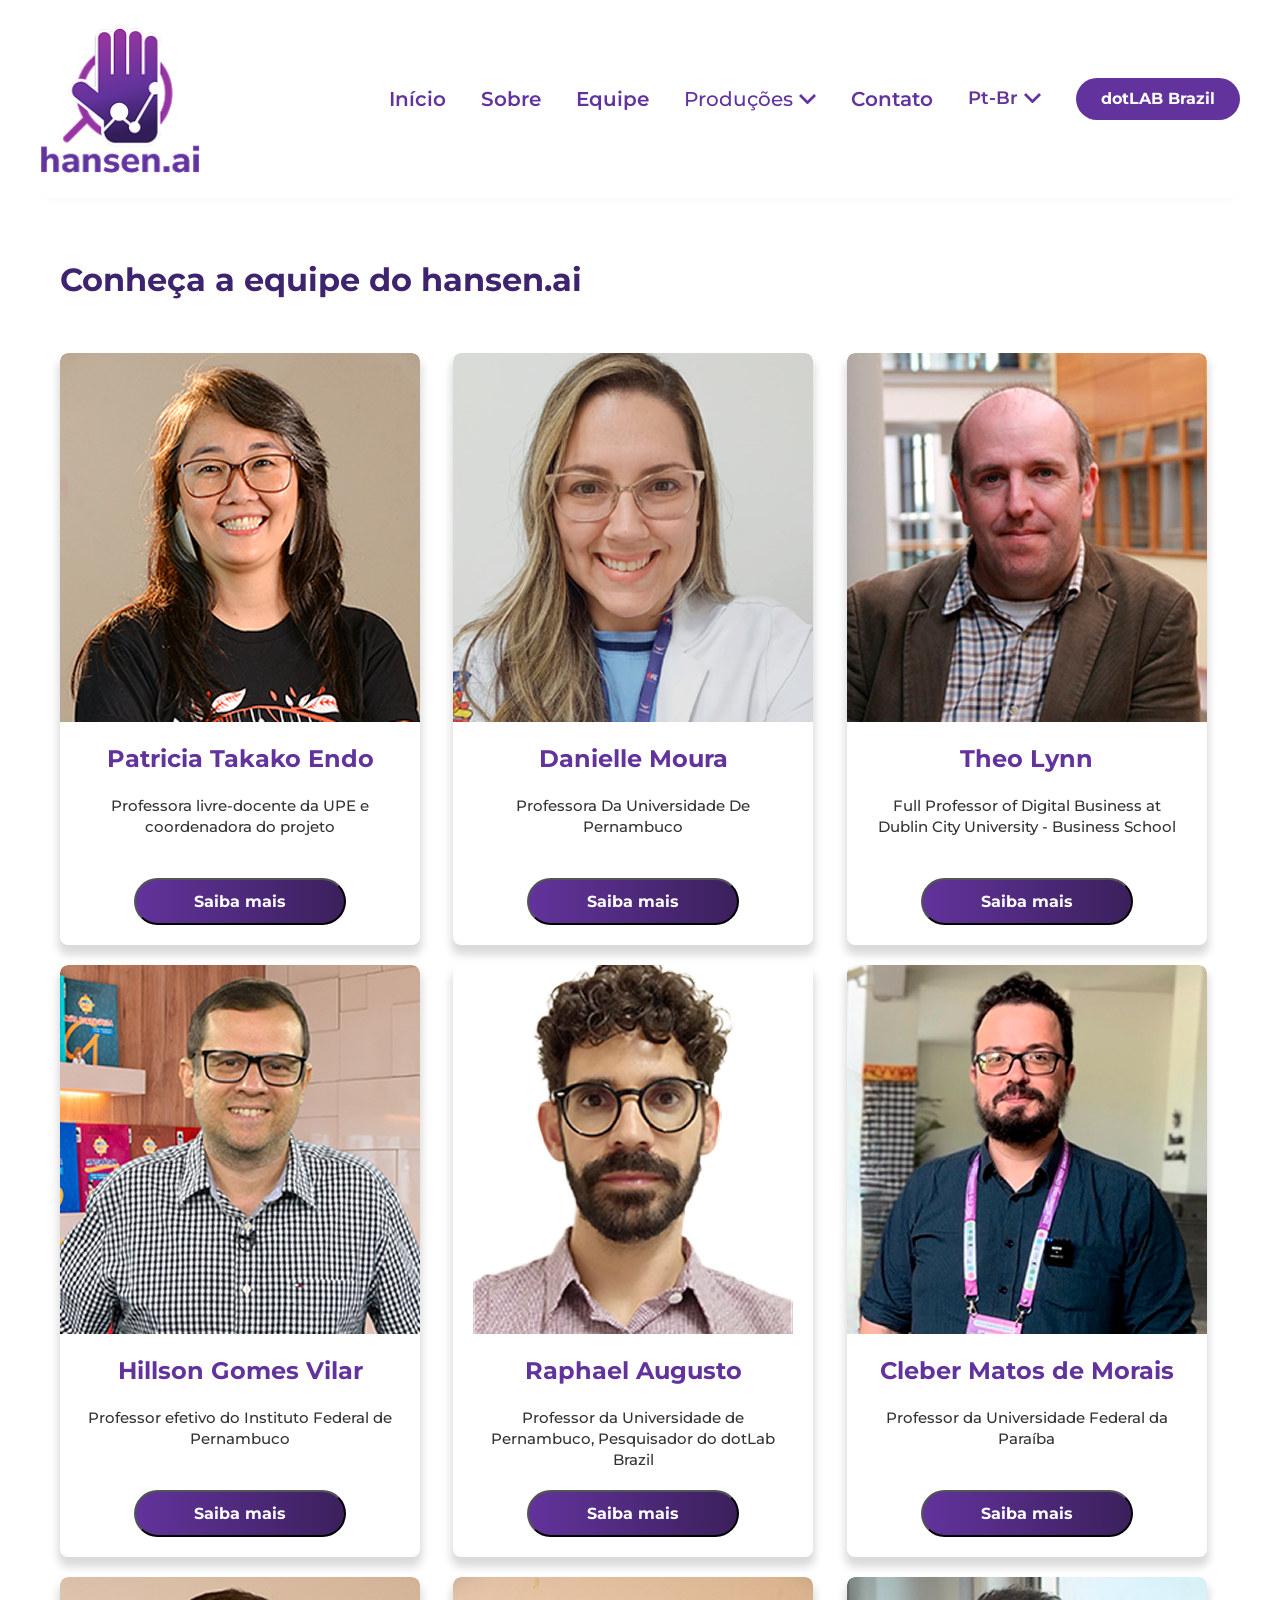
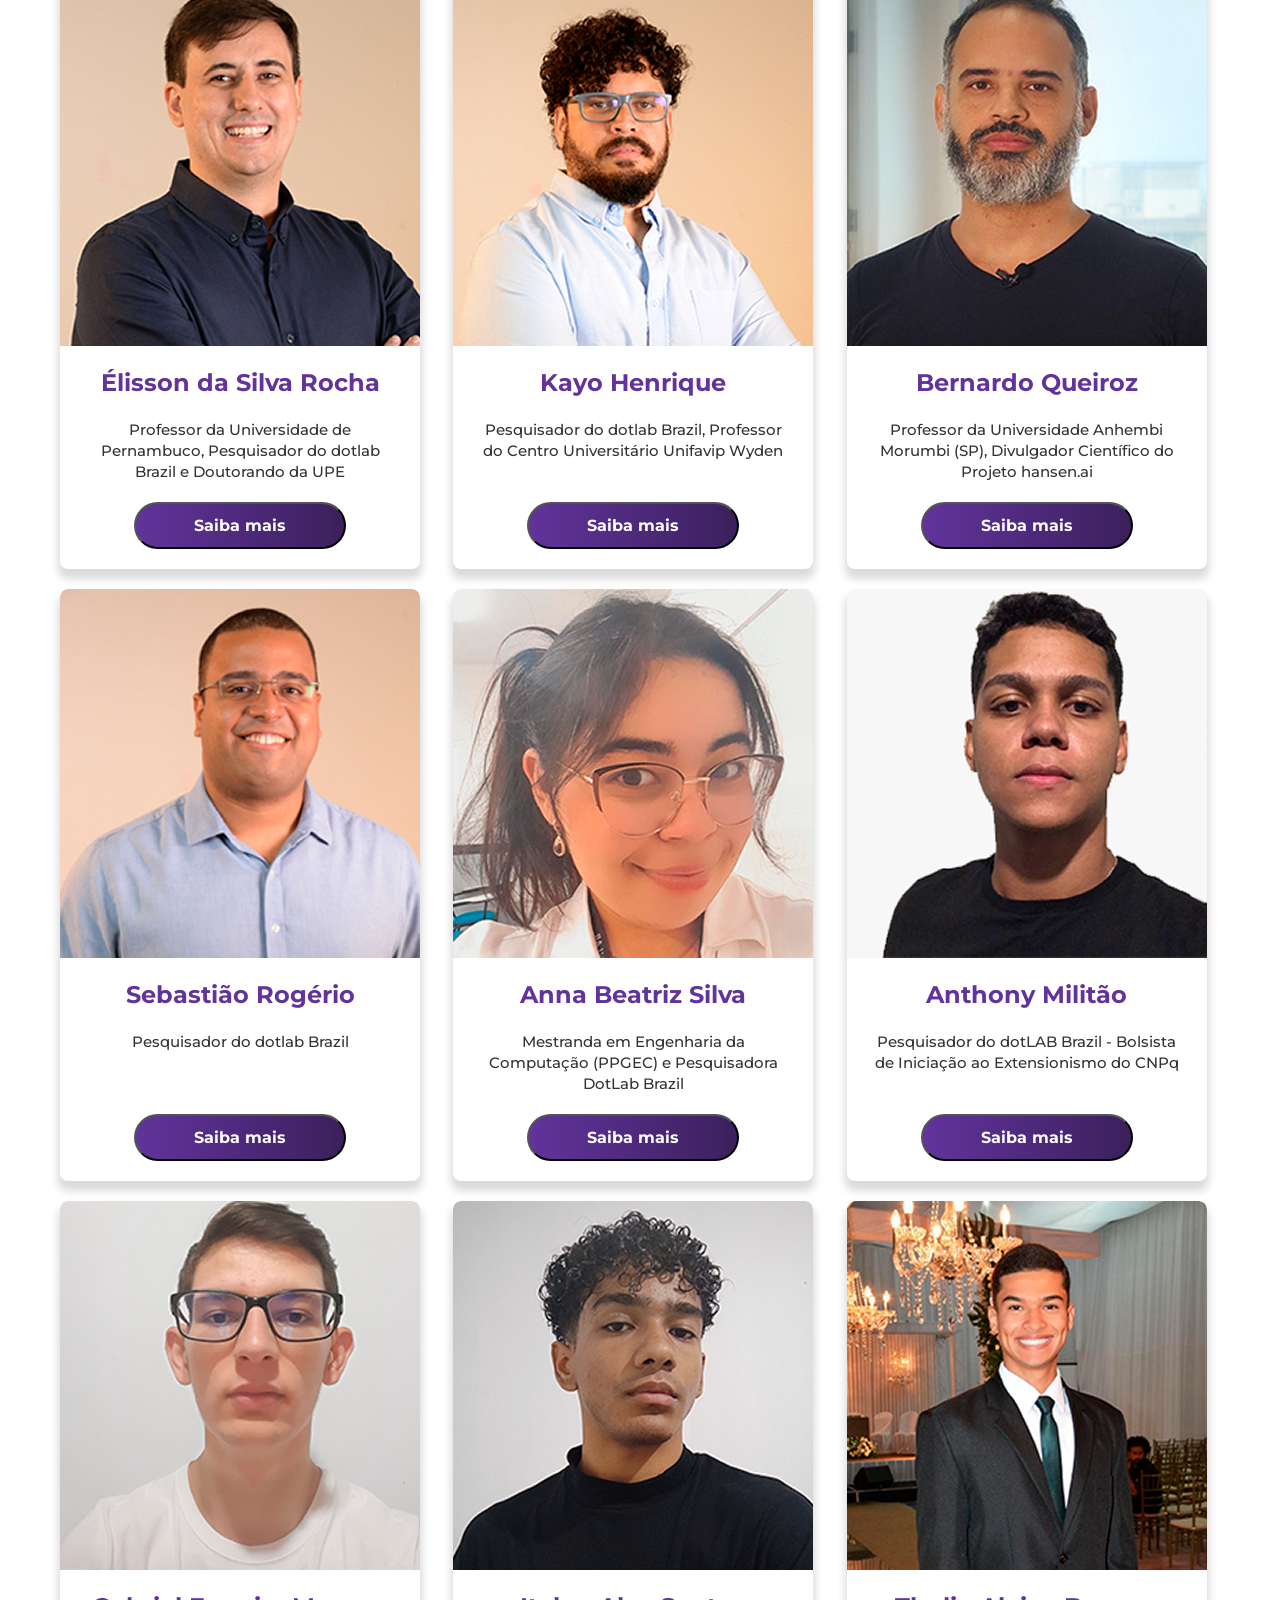
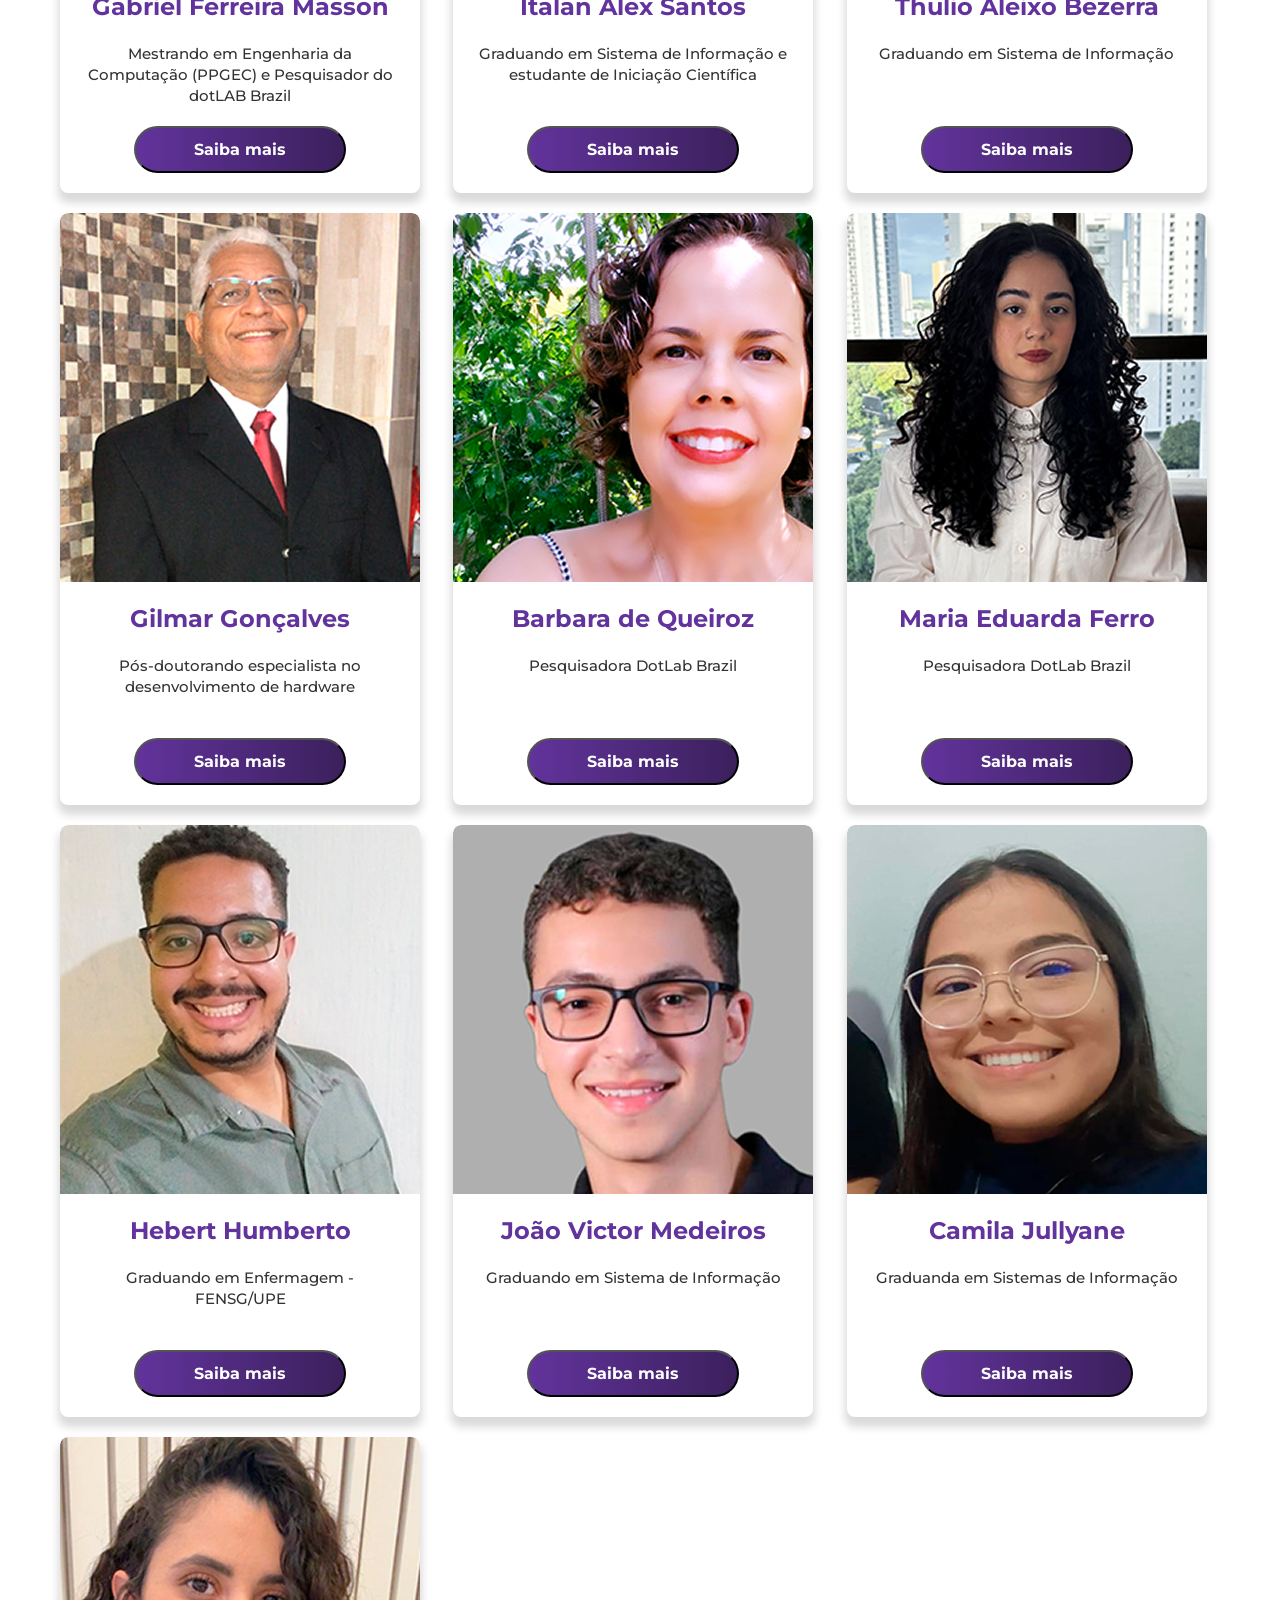
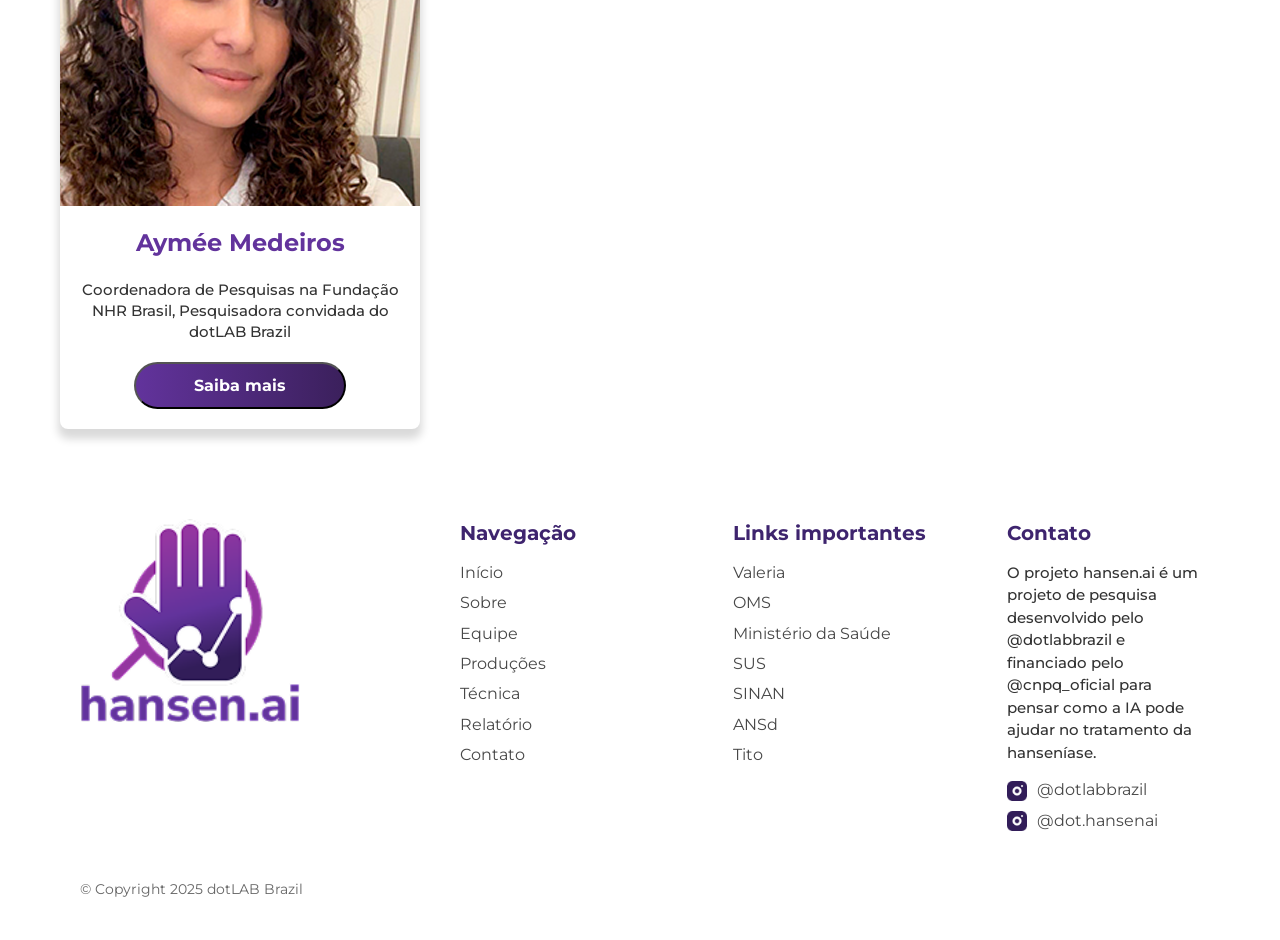
==== pages/equipe.html @ 5487b02f "pagina de equipe completa (sem resp)" ====
<!doctype html>
<html lang="pt-br">
  <head>
    <meta charset="UTF-8" />
    <meta name="viewport" content="width=device-width, initial-scale=1.0" />
    <title>hansen.ai</title>
    <link rel="shortcut icon" type="image/x-icon" href="../img/logo.png" />

    <link rel="stylesheet" href="../styles/global.css" />
    <link rel="stylesheet" href="../styles/equipe.css" />
  </head>

  <body>
    <!--========== HEADER ==========-->
    <header class="container navegacao">
      <img src="../img/logo.png" alt="Logo hansen.ai" class="logo" />

      <button class="menu-button" aria-label="Menu" aria-expanded="false">
        <span></span>
      </button>

      <nav>
        <ul class="navbar">
          <li><a href="../index.html" data-i18n="menu_home">Início</a></li>
          <li><a href="./sobre.html" data-i18n="menu_about">Sobre</a></li>
          <li><a href="./equipe.html" data-i18n="menu_team">Equipe</a></li>

          <li class="produc-dropdown">
            <div class="selected-produc" id="selectedProductions">
              <p data-i18n="menu_projects">Produções</p>
              <span class="arrow-produ"
                ><img src="../img/icon/idioma.png"
              /></span>
            </div>

            <ul class="produc-options" id="producOptions">
              <li data-value="cientifica" data-i18n="menu_ciencia">
                Científicas
              </li>
              <li data-value="tecnica" data-i18n="menu_tecnica">Técnicas</li>
              <li data-value="relatorio" data-i18n="menu_relatrorio">
                Relatórios
              </li>
            </ul>
          </li>

          <li>
            <a href="../index.html #contato" data-i18n="menu_contact"
              >Contato</a
            >
          </li>

          <li class="language-dropdown">
            <div class="selected-language" id="selectedLanguage">
              Pt-Br
              <span class="arrow"><img src="../img/icon/idioma.png" /></span>
            </div>

            <ul class="language-options" id="languageOptions">
              <li data-value="pt">Pt-Br</li>
              <li data-value="en">English</li>
            </ul>
          </li>

          <li class="link">
            <a href="https://dotlabbrazil.com.br/">dotLAB Brazil</a>
          </li>
        </ul>
      </nav>
    </header>

    <!--========== main ==========-->
    <main class="equipe container">
      <div class="hansen">
        <h1 data-i18n="equipe_titele">Conheça a equipe do hansen.ai</h1>

        <ul class="equipe-hansen">
          <li>
            <img src="../img/equipe/patricia.png" alt="" />
            <h2>Patricia Takako Endo</h2>
            <p data-i18n="equi_descri_1">Professora livre-docente da UPE e coordenadora do projeto</p>

            <div class="equipe-button">
              <a href="">
                <button data-i18n="etapas_button">Saiba mais</button>
              </a>
            </div>
          </li>

          <li>
            <img src="../img/equipe/danielle.png" alt="" />
            <h2>Danielle Moura</h2>
            <p data-i18n="equi_descri_2">Professora Da Universidade De Pernambuco</p>

            <div class="equipe-button">
              <a href="">
                <button data-i18n="etapas_button">Saiba mais</button>
              </a>
            </div>
          </li>

          <li>
            <img src="../img/equipe/theo.png" alt="" />
            <h2>Theo Lynn</h2>
            <p data-i18n="equi_descri_3">
              Full Professor of Digital Business at Dublin City University -
              Business School
            </p>

            <div class="equipe-button">
              <a href="">
                <button data-i18n="etapas_button">Saiba mais</button>
              </a>
            </div>
          </li>

          <li>
            <img src="../img/equipe/hilson.png" alt="" />
            <h2>Hillson Gomes Vilar</h2>
            <p data-i18n="equi_descri_4">Professor efetivo do Instituto Federal de Pernambuco</p>

            <div class="equipe-button">
              <a href="">
                <button data-i18n="etapas_button">Saiba mais</button>
              </a>
            </div>
          </li>

          <li>
            <img src="../img/equipe/raphael.png" alt="" />
            <h2>Raphael Augusto</h2>
            <p data-i18n="equi_descri_5">
              Professor da Universidade de Pernambuco, Pesquisador do dotLab
              Brazil
            </p>

            <div class="equipe-button">
              <a href="">
                <button data-i18n="etapas_button">Saiba mais</button>
              </a>
            </div>
          </li>

          <li>
            <img src="../img/equipe/cleber.png" alt="" />
            <h2>Cleber Matos de Morais</h2>
            <p data-i18n="equi_descri_6">Professor da Universidade Federal da Paraíba</p>

            <div class="equipe-button">
              <a href="">
                <button data-i18n="etapas_button">Saiba mais</button>
              </a>
            </div>
          </li>

          <li>
            <img src="../img/equipe/elisson.png" alt="" />
            <h2>Élisson da Silva Rocha</h2>
            <p data-i18n="equi_descri_7">
              Professor da Universidade de Pernambuco, Pesquisador do dotlab
              Brazil e Doutorando da UPE
            </p>

            <div class="equipe-button">
              <a href="">
                <button data-i18n="etapas_button">Saiba mais</button>
              </a>
            </div>
          </li>

          <li>
            <img src="../img/equipe/kayo.png" alt="" />
            <h2>Kayo Henrique</h2>
            <p data-i18n="equi_descri_8">
              Pesquisador do dotlab Brazil, Professor do Centro Universitário
              Unifavip Wyden
            </p>

            <div class="equipe-button">
              <a href="">
                <button data-i18n="etapas_button">Saiba mais</button>
              </a>
            </div>
          </li>

          <li>
            <img src="../img/equipe/bernardo.png" alt="" />
            <h2>Bernardo Queiroz</h2>
            <p data-i18n="equi_descri_9">
              Professor da Universidade Anhembi Morumbi (SP), Divulgador
              Científico do Projeto hansen.ai
            </p>

            <div class="equipe-button">
              <a href="">
                <button data-i18n="etapas_button">Saiba mais</button>
              </a>
            </div>
          </li>

          <li>
            <img src="../img/equipe/sebastiao.png" alt="" />
            <h2>Sebastião Rogério</h2>
            <p data-i18n="equi_descri_10">Pesquisador do dotlab Brazil</p>

            <div class="equipe-button">
              <a href="">
                <button data-i18n="etapas_button">Saiba mais</button>
              </a>
            </div>
          </li>

          <li>
            <img src="../img/equipe/anna.png" alt="" />
            <h2>Anna Beatriz Silva</h2>
            <p data-i18n="equi_descri_11">
              Mestranda em Engenharia da Computação (PPGEC) e Pesquisadora
              DotLab Brazil
            </p>

            <div class="equipe-button">
              <a href="">
                <button data-i18n="etapas_button">Saiba mais</button>
              </a>
            </div>
          </li>

          <li>
            <img src="../img/equipe/anthony.png" alt="" />
            <h2>Anthony Militão</h2>
            <p data-i18n="equi_descri_12">
              Pesquisador do dotLAB Brazil - Bolsista de Iniciação ao
              Extensionismo do CNPq
            </p>

            <div class="equipe-button">
              <a href="">
                <button data-i18n="etapas_button">Saiba mais</button>
              </a>
            </div>
          </li>

          <li>
            <img src="../img/equipe/gabriel.png" alt="" />
            <h2>Gabriel Ferreira Masson</h2>
            <p data-i18n="equi_descri_13">
              Mestrando em Engenharia da Computação (PPGEC) e Pesquisador do
              dotLAB Brazil
            </p>

            <div class="equipe-button">
              <a href="">
                <button data-i18n="etapas_button">Saiba mais</button>
              </a>
            </div>
          </li>

          <li>
            <img src="../img/equipe/italan.png" alt="" />
            <h2>Italan Alex Santos</h2>
            <p data-i18n="equi_descri_14">
              Graduando em Sistema de Informação e estudante de Iniciação
              Científica
            </p>

            <div class="equipe-button">
              <a href="">
                <button data-i18n="etapas_button">Saiba mais</button>
              </a>
            </div>
          </li>

          <li>
            <img src="../img/equipe/thulio.png" alt="" />
            <h2>Thulio Aleixo Bezerra</h2>
            <p data-i18n="equi_descri_15">Graduando em Sistema de Informação</p>

            <div class="equipe-button">
              <a href="">
                <button data-i18n="etapas_button">Saiba mais</button>
              </a>
            </div>
          </li>

          <li>
            <img src="../img/equipe/gilmar.png" alt="" />
            <h2>Gilmar Gonçalves</h2>
            <p data-i18n="equi_descri_16">Pós-doutorando especialista no desenvolvimento de hardware</p>

            <div class="equipe-button">
              <a href="">
                <button data-i18n="etapas_button">Saiba mais</button>
              </a>
            </div>
          </li>

          <li>
            <img src="../img/equipe/barbara.png" alt="" />
            <h2>Barbara de Queiroz</h2>
            <p data-i18n="equi_descri_17">Pesquisadora DotLab Brazil</p>

            <div class="equipe-button">
              <a href="">
                <button data-i18n="etapas_button">Saiba mais</button>
              </a>
            </div>
          </li>

          <li>
            <img src="../img/equipe/eduarda.png" alt="" />
            <h2>Maria Eduarda Ferro</h2>
            <p data-i18n="equi_descri_17">Pesquisadora DotLab Brazil</p>

            <div class="equipe-button">
              <a href="">
                <button data-i18n="etapas_button">Saiba mais</button>
              </a>
            </div>
          </li>

          <li>
            <img src="../img/equipe/hebert.png" alt="" />
            <h2>Hebert Humberto</h2>
            <p data-i18n="equi_descri_18">Graduando em Enfermagem - FENSG/UPE</p>

            <div class="equipe-button">
              <a href="">
                <button data-i18n="etapas_button">Saiba mais</button>
              </a>
            </div>
          </li>

          <li>
            <img src="../img/equipe/joao.png" alt="" />
            <h2>João Victor Medeiros</h2>
            <p data-i18n="equi_descri_15">Graduando em Sistema de Informação</p>

            <div class="equipe-button">
              <a href="">
                <button data-i18n="etapas_button">Saiba mais</button>
              </a>
            </div>
          </li>

          <li>
            <img src="../img/equipe/camila.png" alt="" />
            <h2>Camila Jullyane</h2>
            <p data-i18n="equi_descri_19">Graduanda em Sistemas de Informação</p>

            <div class="equipe-button">
              <a href="">
                <button data-i18n="etapas_button">Saiba mais</button>
              </a>
            </div>
          </li>

          <li>
            <img src="../img/equipe/aymee.png" alt="" />
            <h2>Aymée Medeiros</h2>
            <p data-i18n="equi_descri_20">
              Coordenadora de Pesquisas na Fundação NHR Brasil, Pesquisadora
              convidada do dotLAB Brazil
            </p>

            <div class="equipe-button">
              <a href="">
                <button data-i18n="etapas_button">Saiba mais</button>
              </a>
            </div>
          </li>
        </ul>
      </div>
    </main>

    <!--========== footer ==========-->
    <footer class="footer-container container">
      <div class="colunas">
        <div class="log">
          <img class="logo-footer" src="../img/logo.png" />
        </div>

        <div class="navegue">
          <h3 data-i18n="Navegacao">Navegação</h3>
          <ul>
            <li><a href="../index.html" data-i18n="menu_home">Início</a></li>
            <li><a href="./sobre.html" data-i18n="menu_about">Sobre</a></li>
            <li><a href="./equipe.html" data-i18n="menu_team">Equipe</a></li>
            <li>
              <a href="#producoes" data-i18n="menu_projects">Produções</a>
            </li>
            <li><a href="#" data-i18n="menu_tecnica">Técnica</a></li>
            <li><a href="#" data-i18n="menu_relatorio">Relatório</a></li>
            <li>
              <a href="../index.html #contato" data-i18n="menu_contact"
                >Contato</a
              >
            </li>
          </ul>
        </div>

        <div class="links">
          <h3 data-i18n="Links">Links importantes</h3>
          <ul>
            <li><a href="https://valeria.dotlabbrazil.com.br/">Valeria</a></li>
            <li><a href="https://www.who.int/pt/about">OMS</a></li>
            <li>
              <a href="https://www.gov.br/saude/pt-br">Ministério da Saúde</a>
            </li>
            <li><a href="https://www.gov.br/saude/pt-br/sus">SUS</a></li>
            <li><a href="https://portalsinan.saude.gov.br/">SINAN</a></li>
            <li><a href="https://ansd.dotlabbrazil.com.br/">ANSd</a></li>
            <li><a href="">Tito</a></li>
          </ul>
        </div>

        <div class="contact">
          <h3 data-i18n="Contato">Contato</h3>
          <p data-i18n="contact">
            O projeto hansen.ai é um projeto de pesquisa desenvolvido pelo
            <a href="https://www.instagram.com/dotlabbrazil/" target="_blank"
              >@dotlabbrazil</a
            >
            e financiado pelo
            <a href="https://www.instagram.com/cnpq_oficial/" target="_blank"
              >@cnpq_oficial</a
            >
            para pensar como a IA pode ajudar no tratamento da hanseníase.
          </p>
          <ul>
            <li>
              <img src="../img/icon/insta.png" />
              <a href="https://www.instagram.com/dotlabbrazil/"
                >@dotlabbrazil</a
              >
            </li>
            <li>
              <img src="../img/icon/insta.png" />
              <a href="https://www.instagram.com/dot.hansenai/"
                >@dot.hansenai</a
              >
            </li>
          </ul>
        </div>
      </div>

      <span>© Copyright 2025 dotLAB Brazil</span>
    </footer>

    <script src="../js/index.js"></script>
    <script src="../js/lenguage.js"></script>
  </body>
</html>
---- styles/global.css ----
@import url('https://fonts.googleapis.com/css2?family=Montserrat:ital,wght@0,100..900;1,100..900&display=swap');

* {
  font-family: "Montserrat", Arial, Helvetica, sans-serif;
}

body {
  font-family: Arial, sans-serif;
  background-color: #fff;
  color: #333;
  line-height: 1.4;
  margin: 0;
  padding: 0;
  overflow-x: hidden;  /* Impede rolagem horizontal */
  width: 100%;        /* Garante que o body ocupe toda a largura */
}

h1,
h2,
h3,
ul,
li,
p,
dd,
dt {
  margin: 0;
  padding: 0;
  list-style: none;
}

h1 {
  font-size: 32px;
  font-weight: 700;
}

p {
  font-size: 20px;
  font-weight: 500;
}

a {
  text-decoration: none;
}

html {
  scroll-behavior: smooth;
}

.container {
  box-sizing: border-box;
  max-width: 1200px;
  padding-left: 20px;
  padding-right: 20px;
  margin-left: auto;
  margin-right: auto;
}
---- styles/equipe.css ----
@import url(../styles/style.css);
@import url(../styles/resp/team.css);

.equipe {
  position: relative;
  top: 10px;
  margin-bottom: 20px;
}

.hansen h1 {
  width: 557px;
  height: 95px;
  top: 370px;
  left: 140px;
  color: var(--cor-primary);
  margin-top: 50px;
  margin-bottom: -50px;
}

.equipe-button {
    display: flex;
    align-items: center;
    justify-content: center;
    margin-top: auto; /* força ficar na base do card */
    padding-bottom: 20px;
}

.equipe-button button {
  background: linear-gradient(90deg, #62339c 0%, #3b205c 100%);
  color: #ffffff;
  font-size: 16px;
  font-weight: 700;

  width: 212px;
  height: 47px;
  top: 1018px;
  left: 215px;
  border-radius: 50px;
  cursor: pointer;
}

.equipe-button button:hover {
  color: #777; /* hover com letra cinza */
}

.equipe-hansen {
  margin-top: 50px;
  display: grid;
  grid-template-columns: 1fr 1fr 1fr;
  gap: 20px;
}

.equipe-hansen li {
  display: flex;
  flex-direction: column;
  background: #fff;
  border-radius: 8px;
  box-shadow: 0px 8px 8px 2px #00000026;
  padding-bottom: 0; /* botão terá espaçamento em .equipe-button */
  width: 360px;
  height: 37rem;
  overflow: hidden; /* garante que a imagem seja recortada dentro do card */
}

.equipe-hansen li > img {
  width: 100%;
  height: 369px; /* altura fixa para consistência */
  object-fit: cover; /* mantém o corte central e preenche o espaço */
  display: block;
  border-top-left-radius: 8px;
  border-top-right-radius: 8px;
}

.equipe-hansen li h2 {
  display: flex;
  align-items: center;
  justify-content: center;
  color: var(--cor-secundary);
  margin-top: 20px;
}

.equipe-hansen li p {
  display: flex;
  align-items: center;
  justify-content: center;
  text-align: center;
  font-size: 15px;
  margin: 20px;
}

@media (max-width: 900px) {
  .equipe-hansen {
    grid-template-columns: 1fr 1fr;
  }
}

@media (max-width: 800px) {
  .equipe h1 {
    font-size: 1.5rem;
    margin-top: 20px;
  }

  .equipe p {
    font-size: 1rem;
  }
}

@media (max-width: 600px) {
  .equipe-hansen li h2 {
    font-size: 1rem;
  }
  .equipe-hansen li p {
    font-size: 0.875rem;
  }
}

@media (max-width: 500px) {
  .equipe-hansen {
    grid-template-columns: 1fr;
  }
}
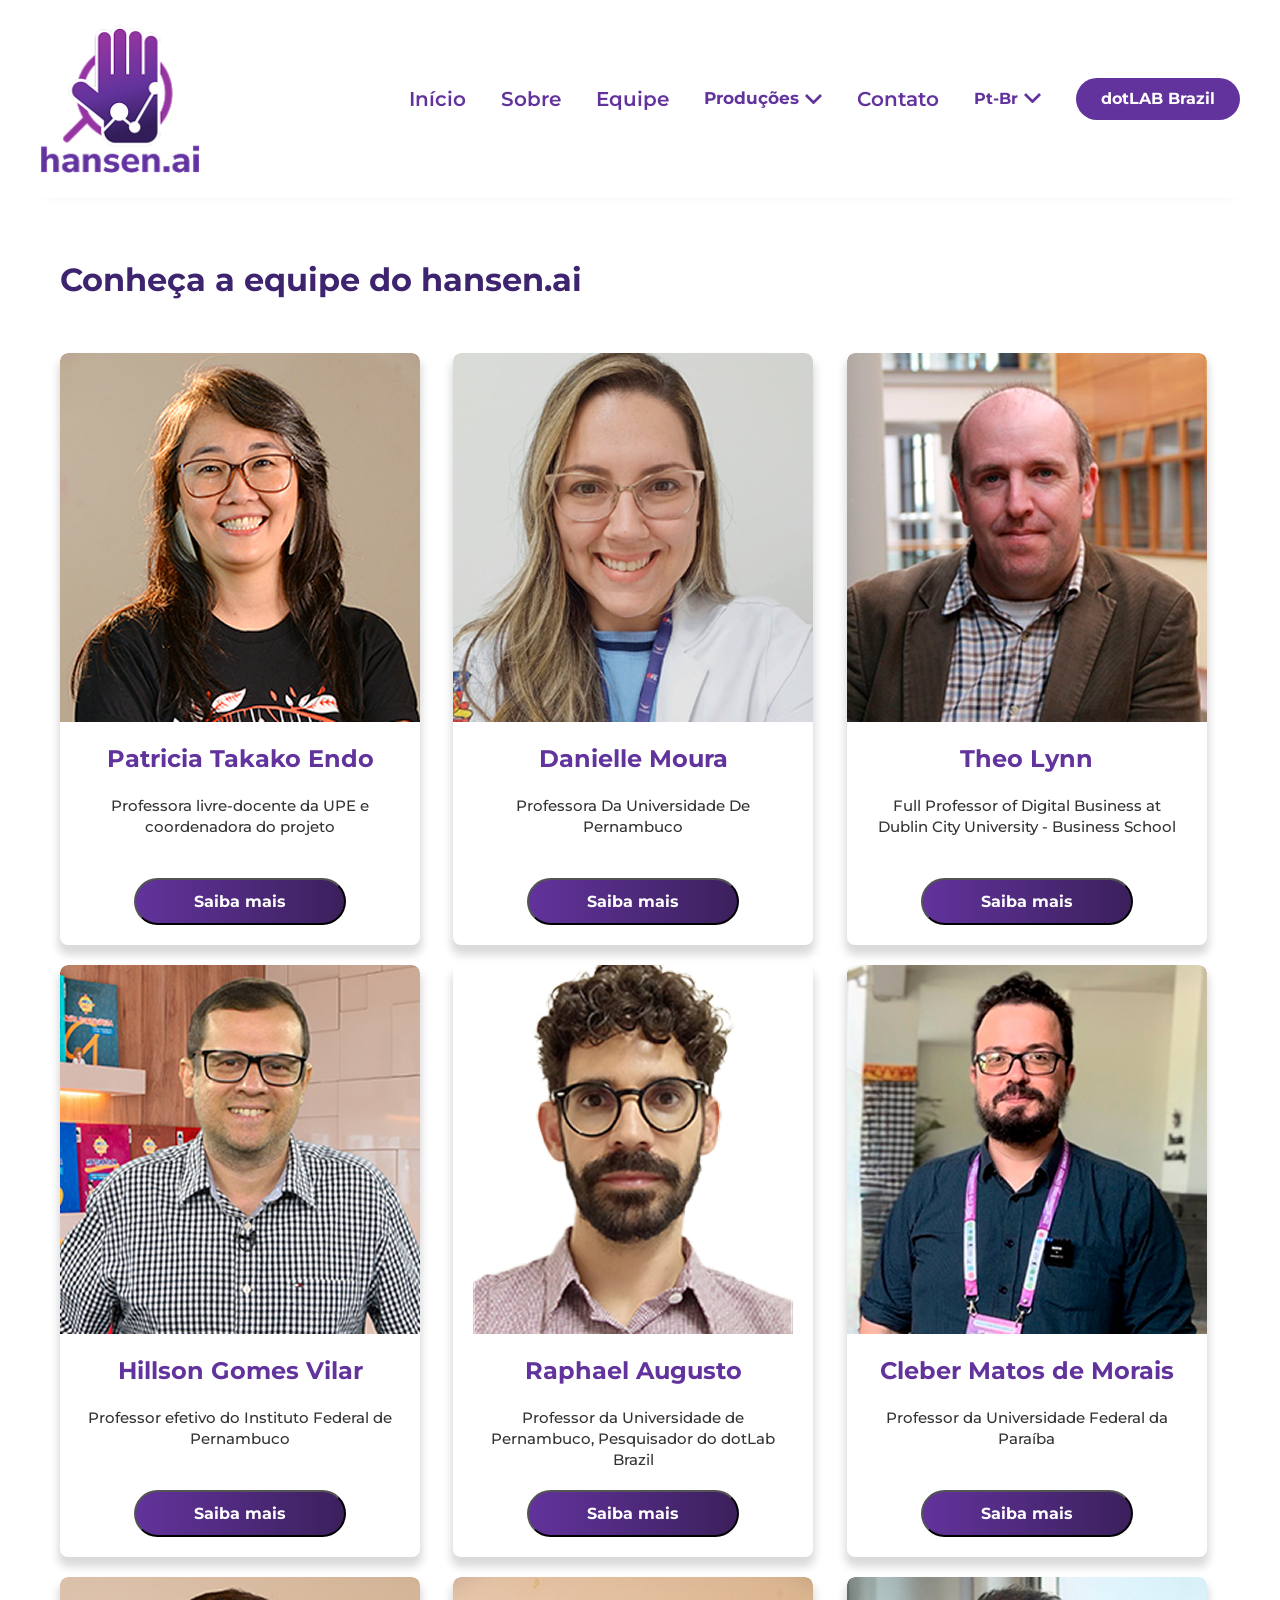
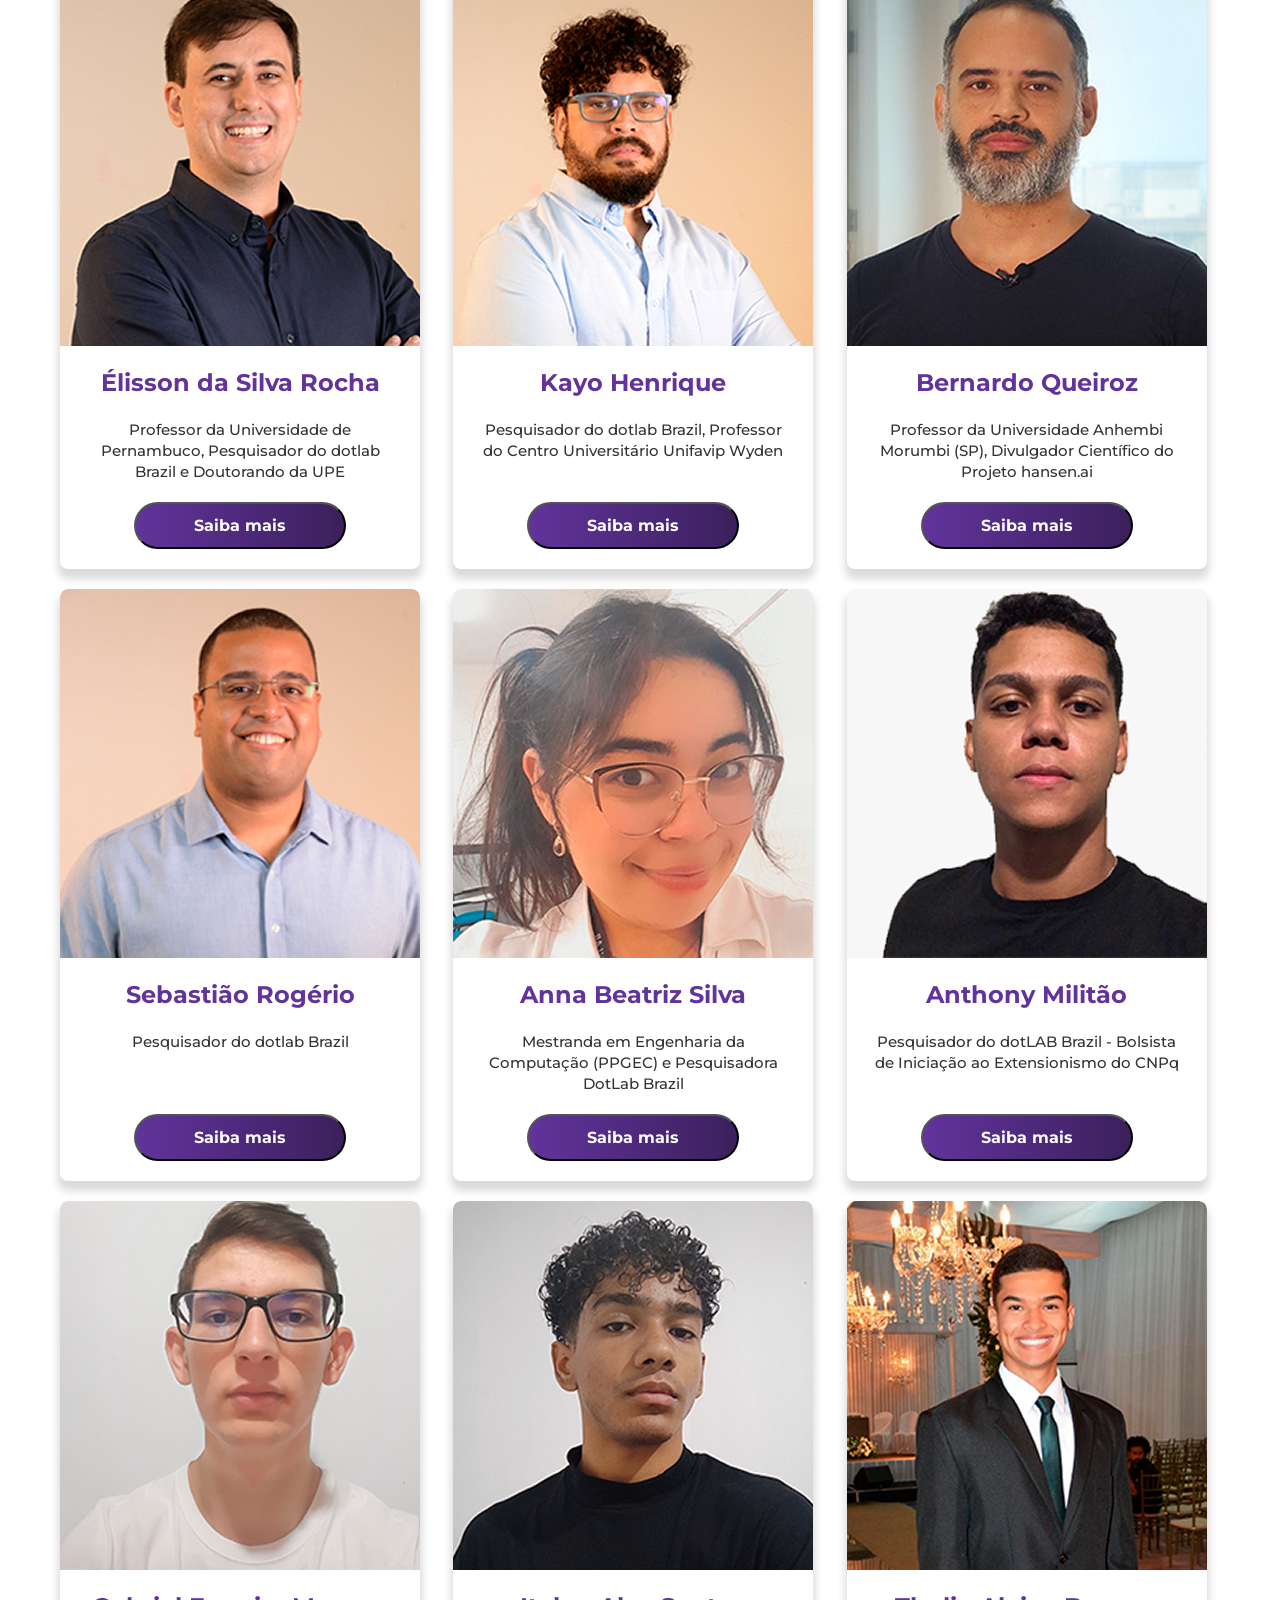
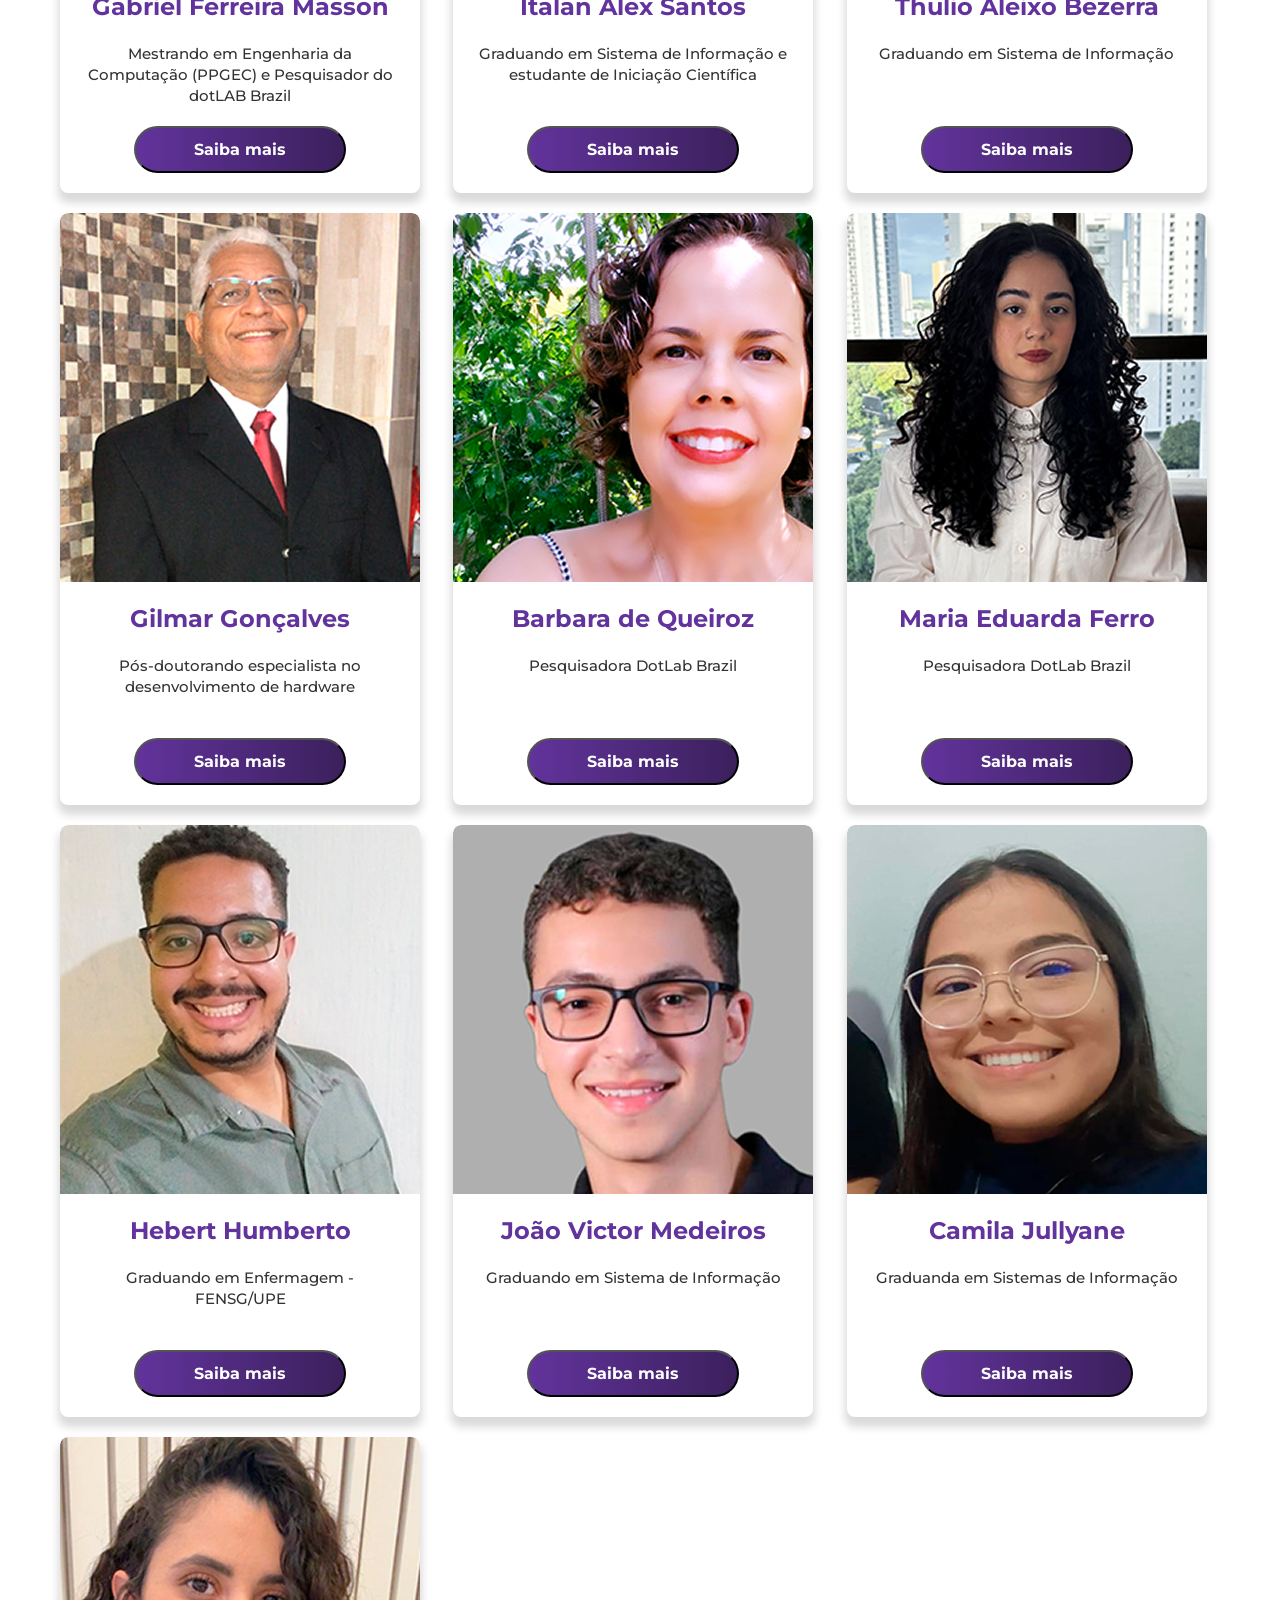
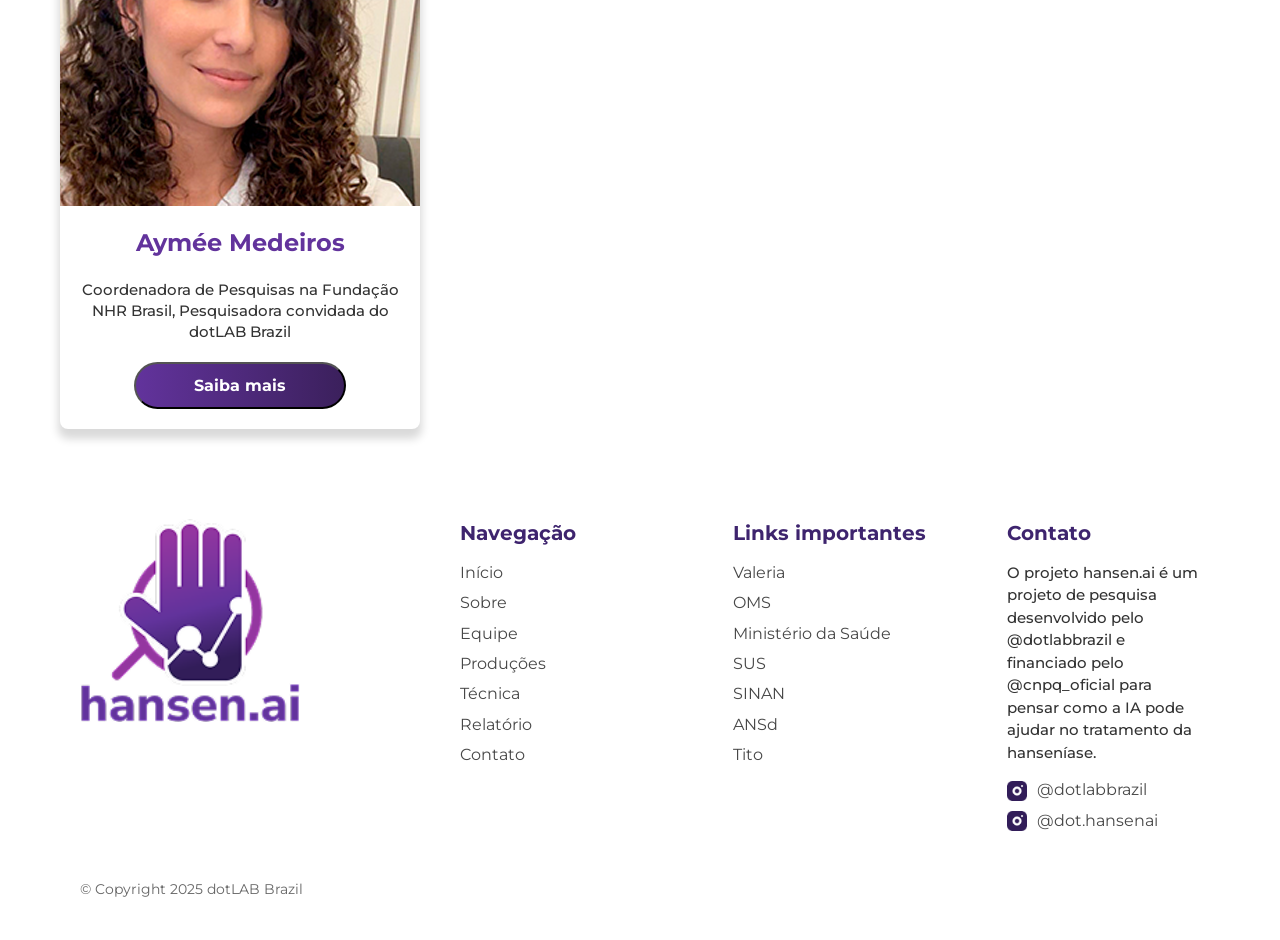
==== commit ed10c6f3: "Redirecionamento de links, ajuste em paginas, adição de hover, correção de js" ====
--- a/pages/equipe.html
+++ b/pages/equipe.html
@@ -81,7 +81,7 @@
             <p data-i18n="equi_descri_1">Professora livre-docente da UPE e coordenadora do projeto</p>
 
             <div class="equipe-button">
-              <a href="">
+              <a href="https://www.linkedin.com/in/patricia-takako-endo-8bba69226/">
                 <button data-i18n="etapas_button">Saiba mais</button>
               </a>
             </div>
@@ -93,7 +93,7 @@
             <p data-i18n="equi_descri_2">Professora Da Universidade De Pernambuco</p>
 
             <div class="equipe-button">
-              <a href="">
+              <a href="https://www.linkedin.com/in/danielletmoura/">
                 <button data-i18n="etapas_button">Saiba mais</button>
               </a>
             </div>
@@ -108,7 +108,7 @@
             </p>
 
             <div class="equipe-button">
-              <a href="">
+              <a href="https://www.linkedin.com/in/theolynn/">
                 <button data-i18n="etapas_button">Saiba mais</button>
               </a>
             </div>
@@ -135,7 +135,7 @@
             </p>
 
             <div class="equipe-button">
-              <a href="">
+              <a href="https://www.linkedin.com/in/raphaeldourado/">
                 <button data-i18n="etapas_button">Saiba mais</button>
               </a>
             </div>
@@ -162,7 +162,7 @@
             </p>
 
             <div class="equipe-button">
-              <a href="">
+              <a href="https://www.linkedin.com/in/elisson-rocha-64712b136/">
                 <button data-i18n="etapas_button">Saiba mais</button>
               </a>
             </div>
@@ -177,7 +177,7 @@
             </p>
 
             <div class="equipe-button">
-              <a href="">
+              <a href="https://www.linkedin.com/in/kayo-monteiro-06266814a/">
                 <button data-i18n="etapas_button">Saiba mais</button>
               </a>
             </div>
@@ -204,7 +204,7 @@
             <p data-i18n="equi_descri_10">Pesquisador do dotlab Brazil</p>
 
             <div class="equipe-button">
-              <a href="">
+              <a href="https://www.linkedin.com/in/sebasti%C3%A3o-rog%C3%A9rio-ph-d-aa528533/">
                 <button data-i18n="etapas_button">Saiba mais</button>
               </a>
             </div>
@@ -219,7 +219,7 @@
             </p>
 
             <div class="equipe-button">
-              <a href="">
+              <a href="https://www.linkedin.com/in/anna-beatriz-silva-7b0246251/">
                 <button data-i18n="etapas_button">Saiba mais</button>
               </a>
             </div>
@@ -234,7 +234,7 @@
             </p>
 
             <div class="equipe-button">
-              <a href="">
+              <a href="https://www.linkedin.com/in/anthony-alexandre-28aa22211/">
                 <button data-i18n="etapas_button">Saiba mais</button>
               </a>
             </div>
@@ -249,7 +249,7 @@
             </p>
 
             <div class="equipe-button">
-              <a href="">
+              <a href="https://www.linkedin.com/in/gabriel-ferreira-masson/">
                 <button data-i18n="etapas_button">Saiba mais</button>
               </a>
             </div>
@@ -276,7 +276,7 @@
             <p data-i18n="equi_descri_15">Graduando em Sistema de Informação</p>
 
             <div class="equipe-button">
-              <a href="">
+              <a href="https://www.linkedin.com/in/thulio-aleixo-51a4102a0/">
                 <button data-i18n="etapas_button">Saiba mais</button>
               </a>
             </div>
@@ -312,7 +312,7 @@
             <p data-i18n="equi_descri_17">Pesquisadora DotLab Brazil</p>
 
             <div class="equipe-button">
-              <a href="">
+              <a href="https://www.linkedin.com/in/ferroeduarda/">
                 <button data-i18n="etapas_button">Saiba mais</button>
               </a>
             </div>
@@ -386,10 +386,15 @@
             <li><a href="./sobre.html" data-i18n="menu_about">Sobre</a></li>
             <li><a href="./equipe.html" data-i18n="menu_team">Equipe</a></li>
             <li>
-              <a href="#producoes" data-i18n="menu_projects">Produções</a>
-            </li>
-            <li><a href="#" data-i18n="menu_tecnica">Técnica</a></li>
-            <li><a href="#" data-i18n="menu_relatorio">Relatório</a></li>
+              <a href="./producoes.html" data-i18n="menu_projects">Produções</a>
+            </li>
+            <li>
+              <a href="https://aws.amazon.com/pt/blogs/aws-brasil/a-computacao-na-aws-impulsionando-pesquisas-em-ia-na-saude/?fbclid=PAZXh0bgNhZW0CMTEAAafA_7ytEckhoVCX7P1R3JNnNEGpsGg_DFe1sIRshczC3dzw6Md9FDuIrNeYYg_aem_vPmEDXy8zvuxnB5iQS_2_Q" 
+                data-i18n="menu_tecnica">
+                Técnica
+              </a>
+            </li>
+            <li><a href="../docs/Relatório-Hansen-2024.1.pdf" data-i18n="menu_relatorio">Relatório</a></li>
             <li>
               <a href="../index.html #contato" data-i18n="menu_contact"
                 >Contato</a
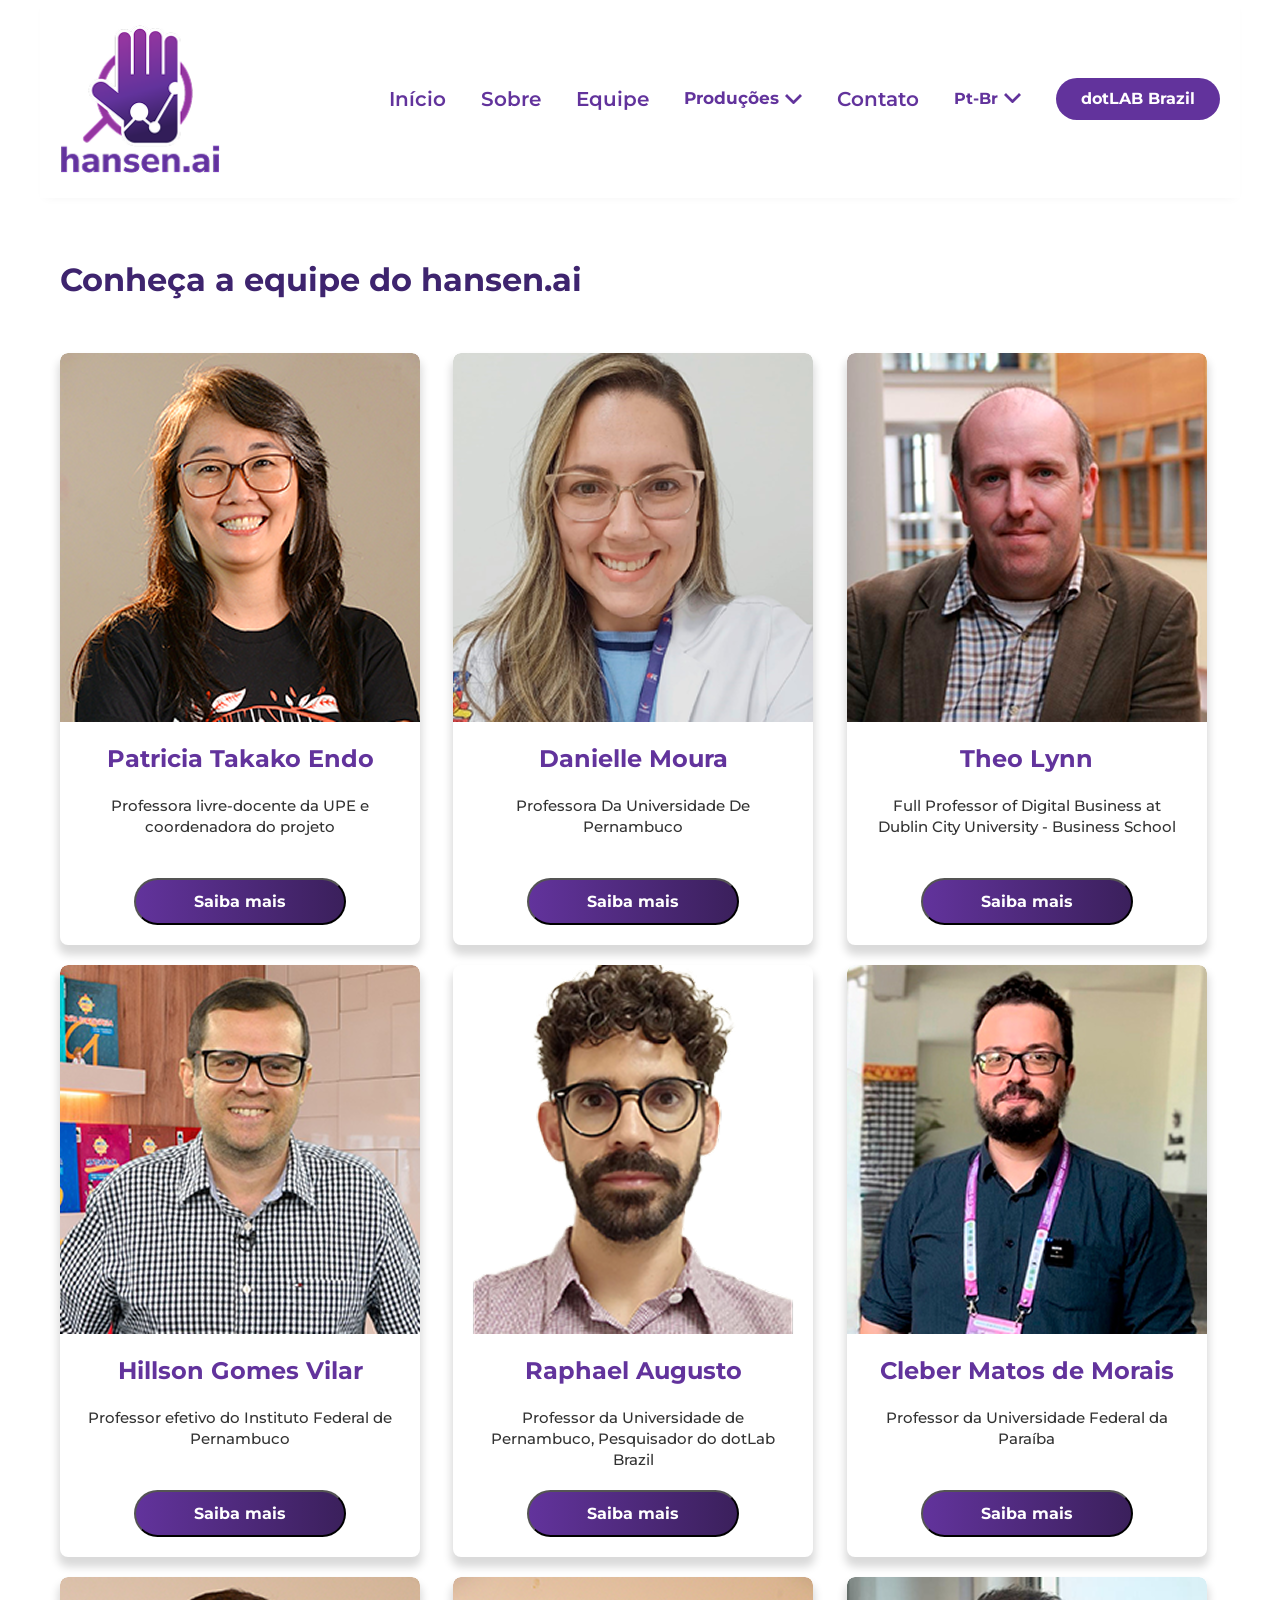
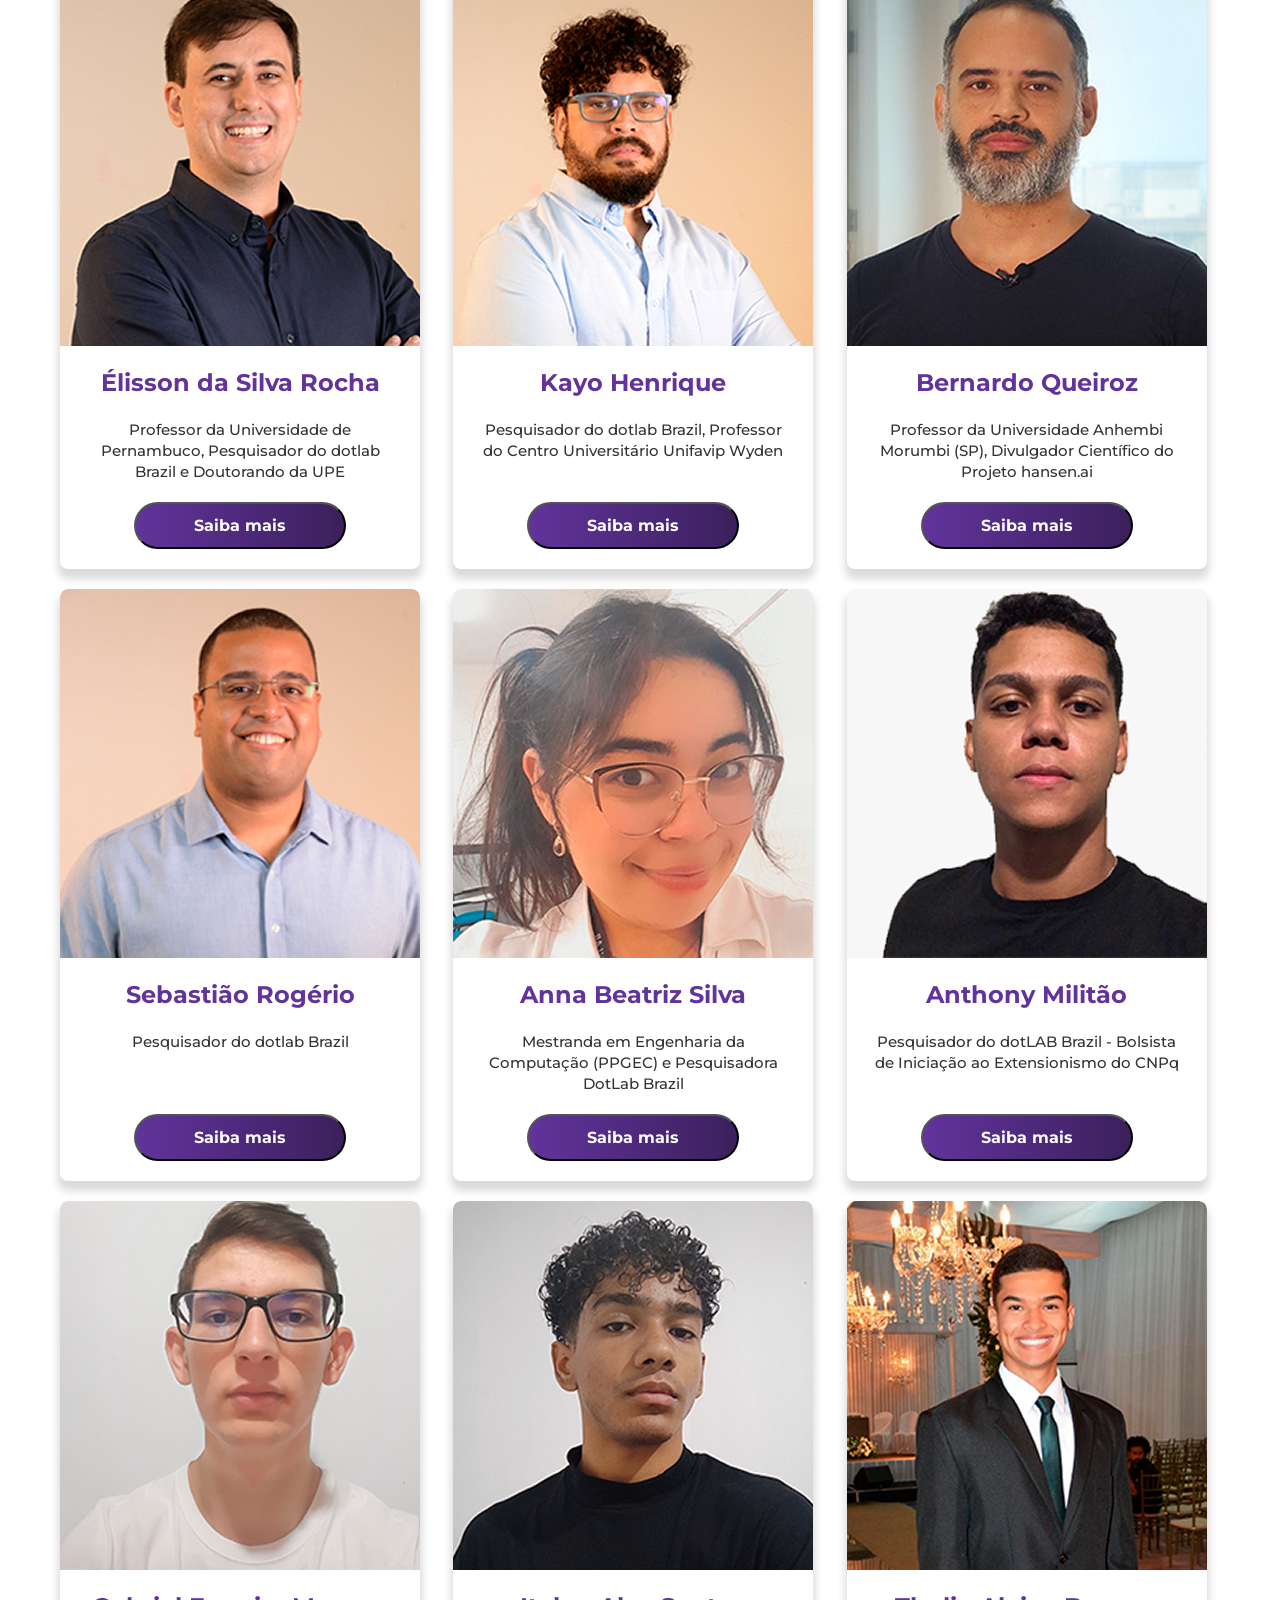
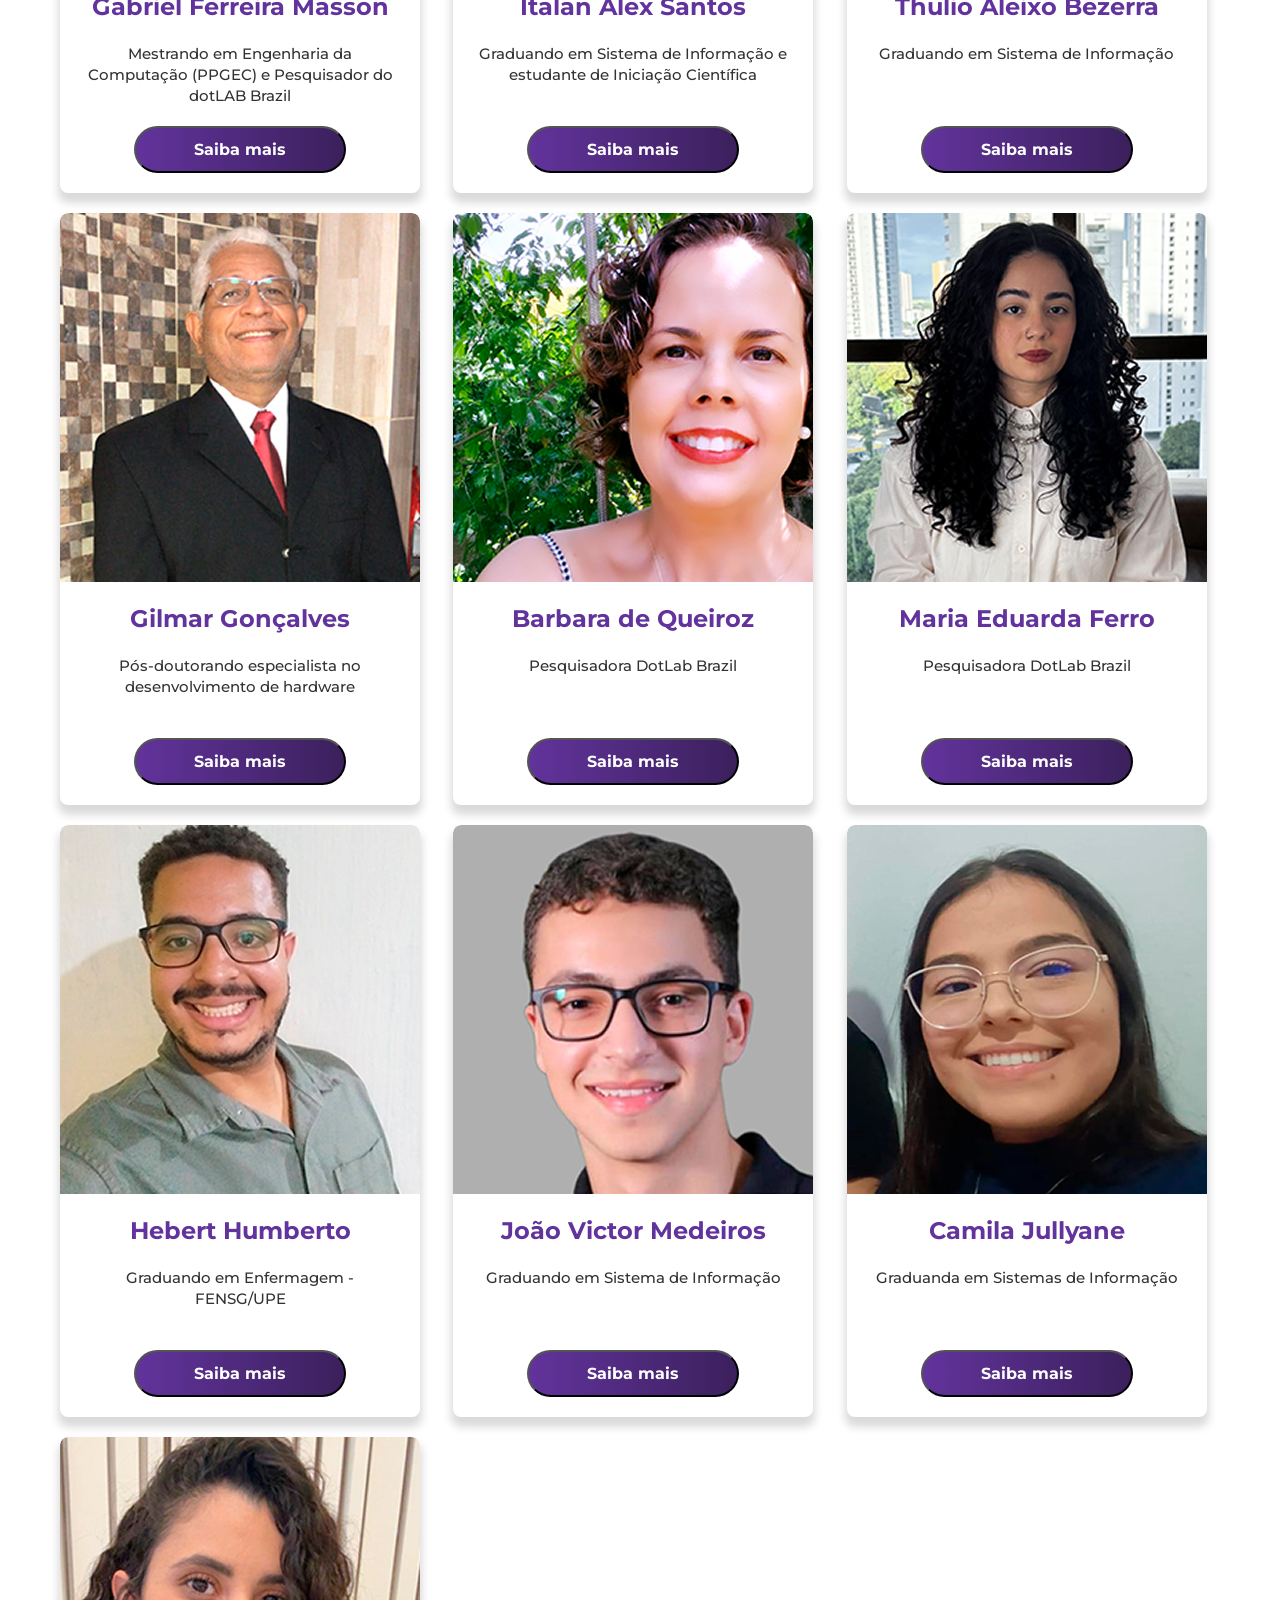
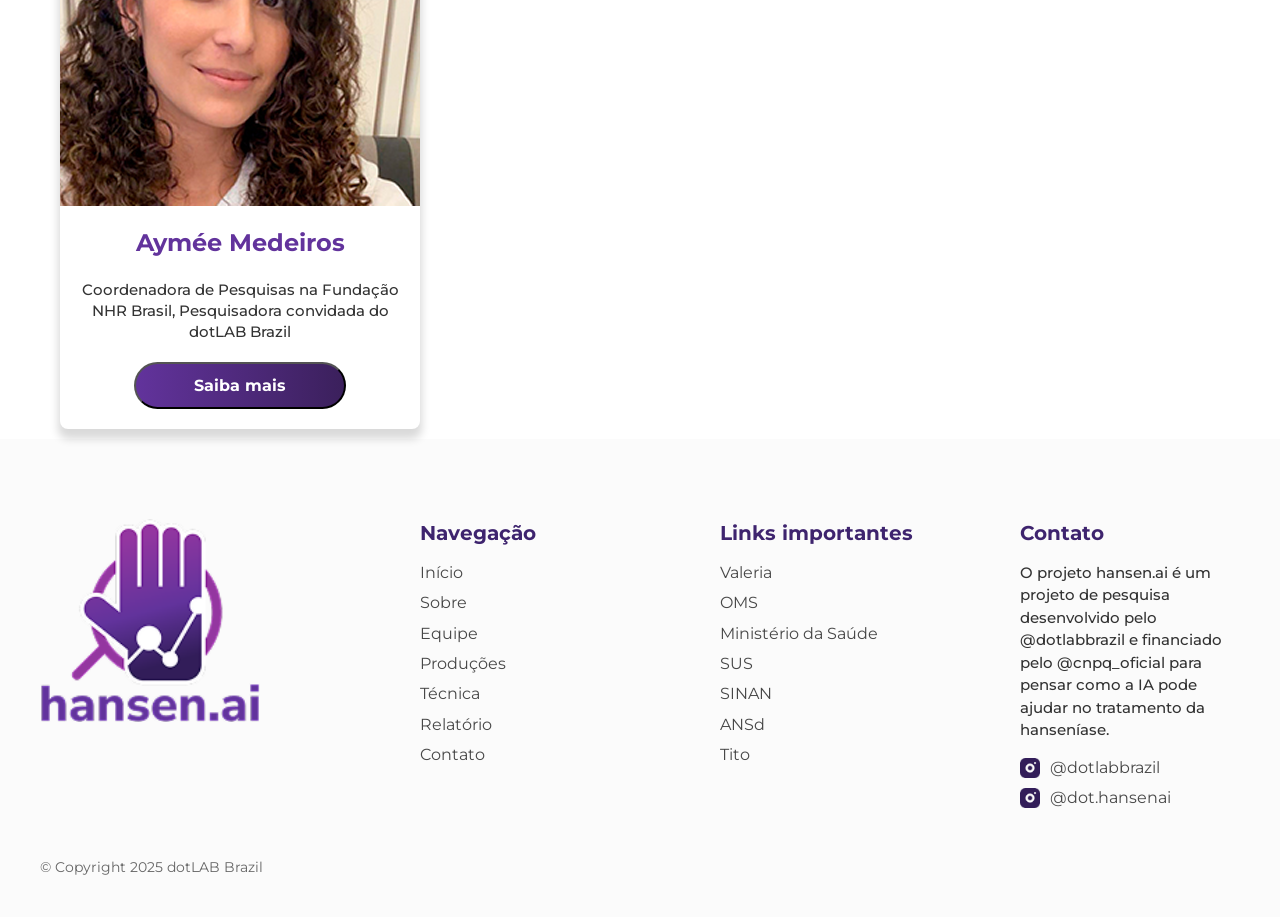
==== commit 3d126e99: "ajustes de mesclagem" ====
--- a/pages/equipe.html
+++ b/pages/equipe.html
@@ -6,8 +6,7 @@
     <title>hansen.ai</title>
     <link rel="shortcut icon" type="image/x-icon" href="../img/logo.png" />
 
-    <link rel="stylesheet" href="../styles/global.css" />
-    <link rel="stylesheet" href="../styles/equipe.css" />
+    <link rel="stylesheet" href="../styles/estilo-main.css" />
   </head>
 
   <body>
@@ -45,7 +44,7 @@
           </li>
 
           <li>
-            <a href="../index.html #contato" data-i18n="menu_contact"
+            <a href="https://www.instagram.com/dot.hansenai/" data-i18n="menu_contact"
               >Contato</a
             >
           </li>
@@ -373,7 +372,7 @@
     </main>
 
     <!--========== footer ==========-->
-    <footer class="footer-container container">
+    <footer class="footer-container">
       <div class="colunas">
         <div class="log">
           <img class="logo-footer" src="../img/logo.png" />
@@ -396,7 +395,7 @@
             </li>
             <li><a href="../docs/Relatório-Hansen-2024.1.pdf" data-i18n="menu_relatorio">Relatório</a></li>
             <li>
-              <a href="../index.html #contato" data-i18n="menu_contact"
+              <a href="https://www.instagram.com/dot.hansenai/" data-i18n="menu_contact"
                 >Contato</a
               >
             </li>
@@ -431,7 +430,7 @@
             >
             para pensar como a IA pode ajudar no tratamento da hanseníase.
           </p>
-          <ul>
+          <ul class="insta">
             <li>
               <img src="../img/icon/insta.png" />
               <a href="https://www.instagram.com/dotlabbrazil/"
--- a/styles/estilo-main.css
+++ b/styles/estilo-main.css
@@ -0,0 +1,17 @@
+@import url(../styles/global.css);
+@import url(../styles/index.css);
+@import url(../styles/style.css);
+@import url(../styles/sobre.css);
+@import url(../styles/equipe.css);
+@import url(../styles/producoes.css);
+
+@import url(../styles/resp/about.css);
+@import url(../styles/resp/home.css);
+@import url(../styles/resp/team.css);
+@import url(../styles/resp/production.css);
+
+:root {
+  --cor-primary: #3e246e;
+  --cor-secundary: #62339c;
+  --cor-terciary: #8d369f;
+}
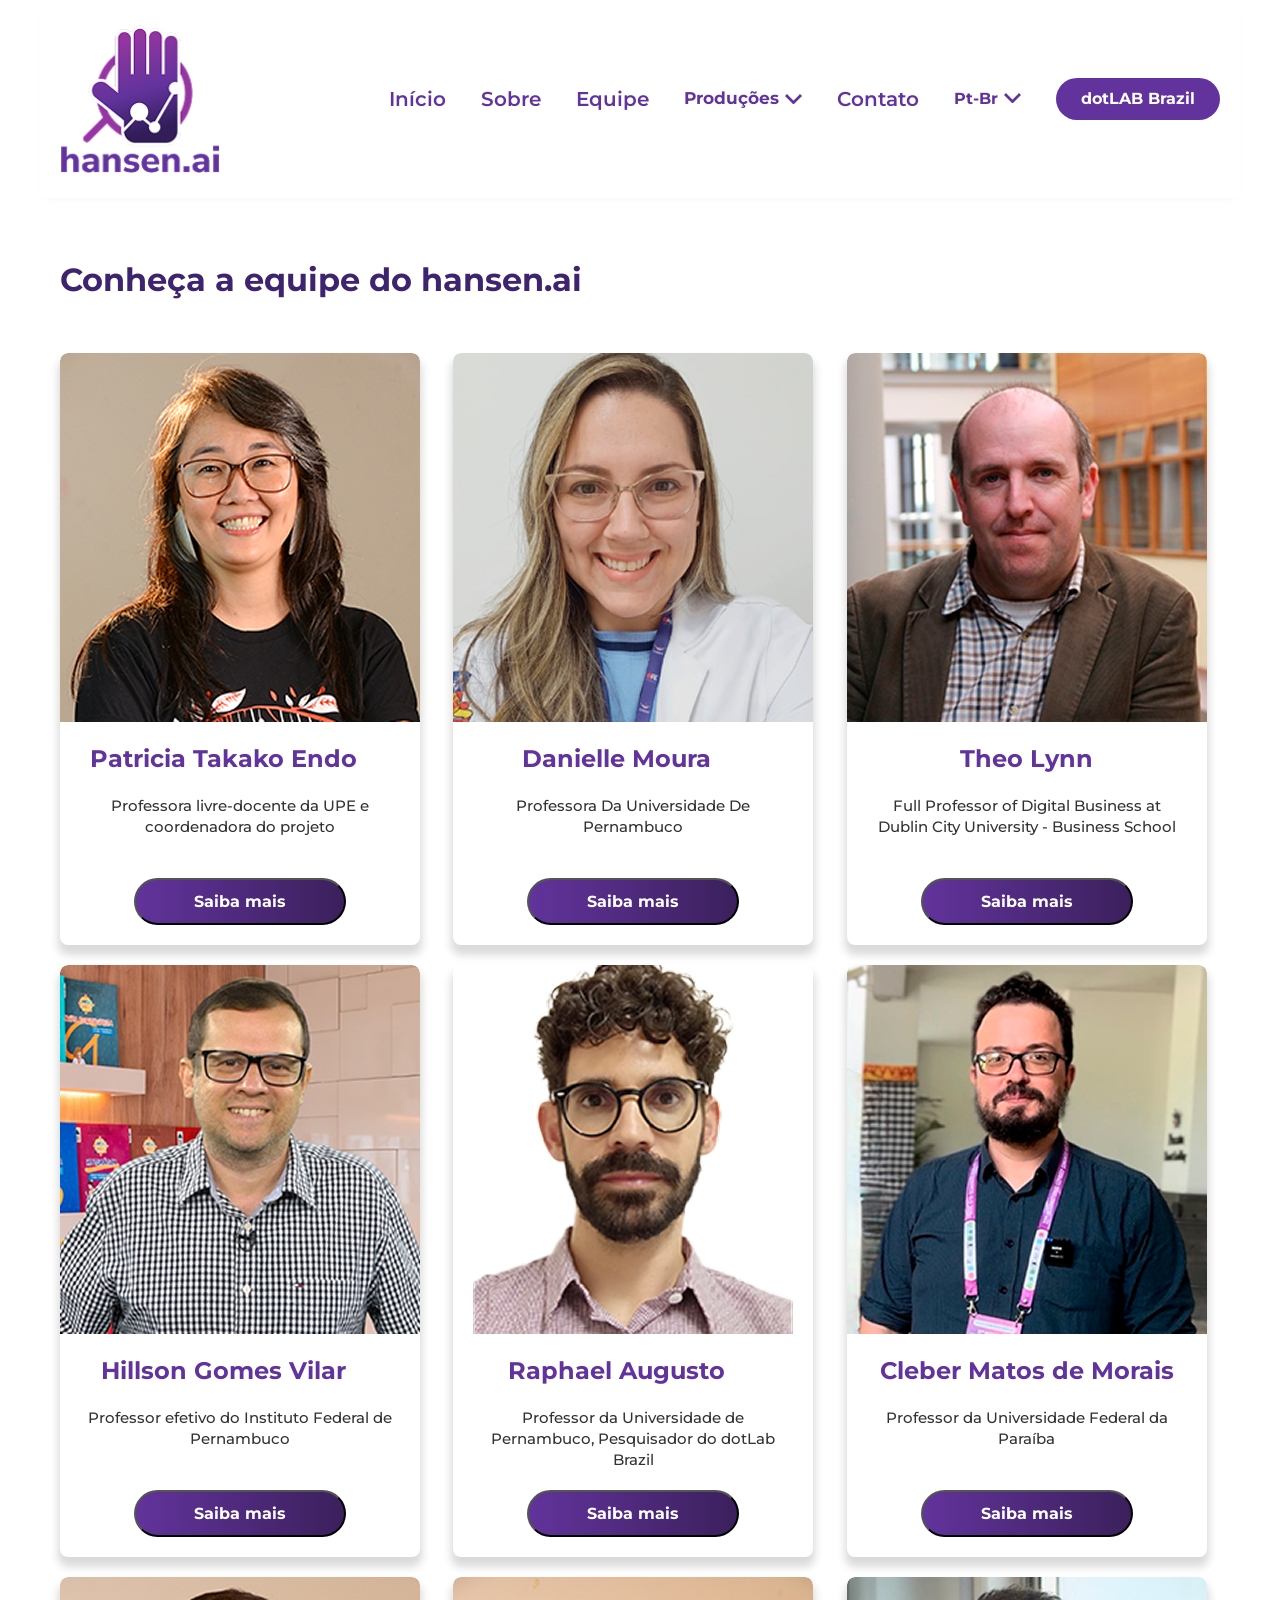
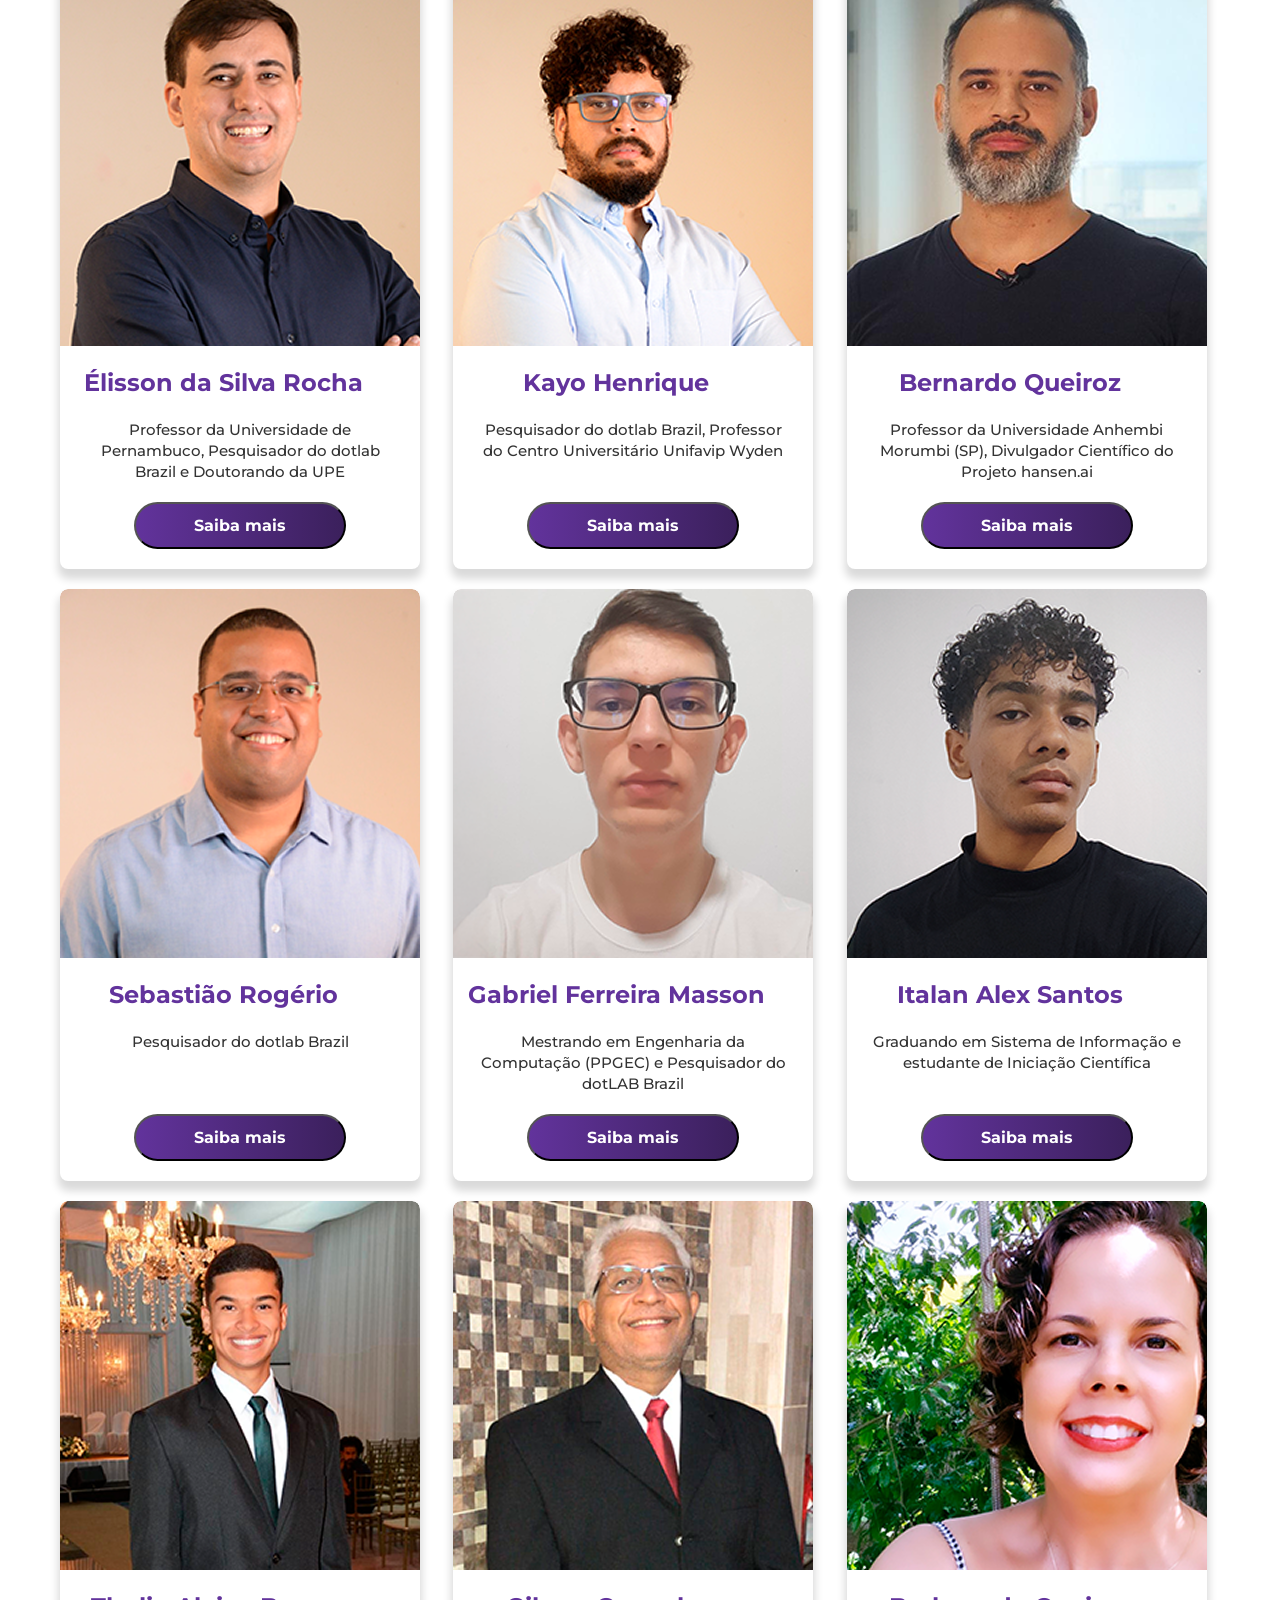
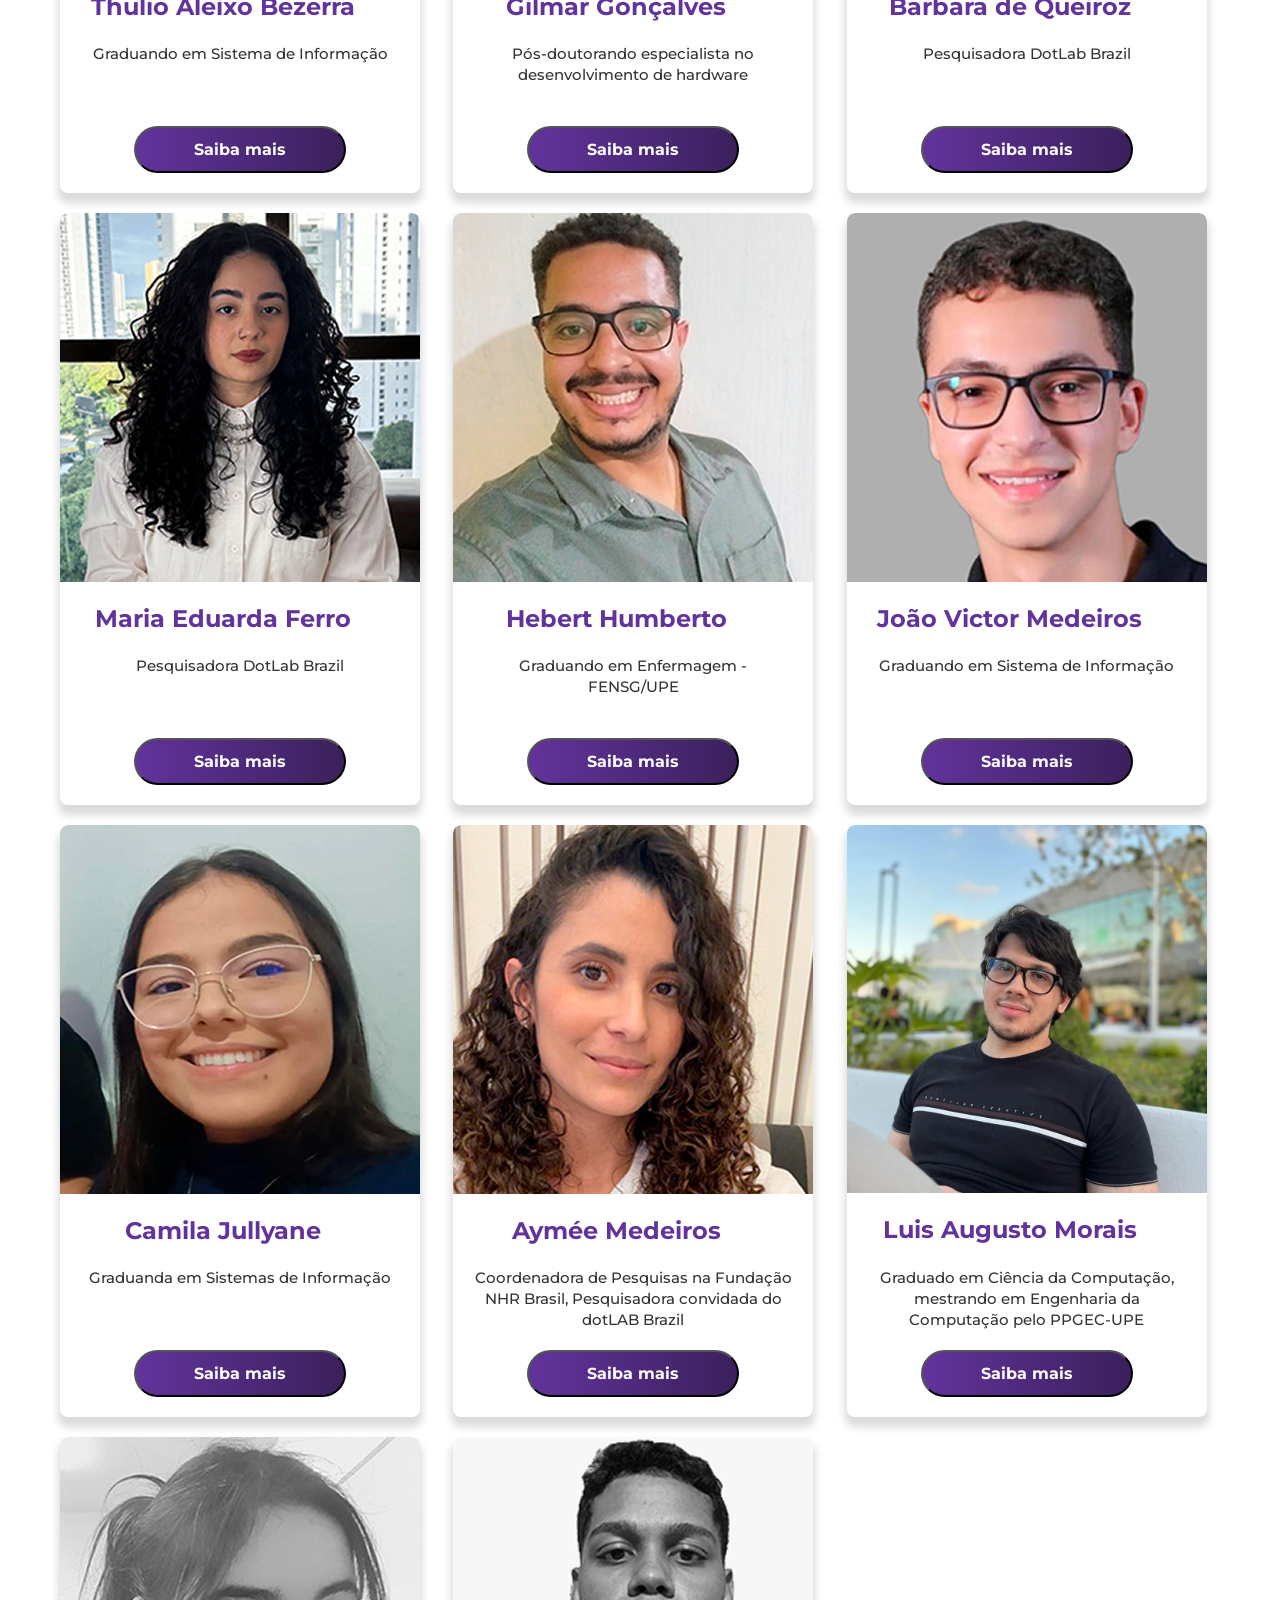
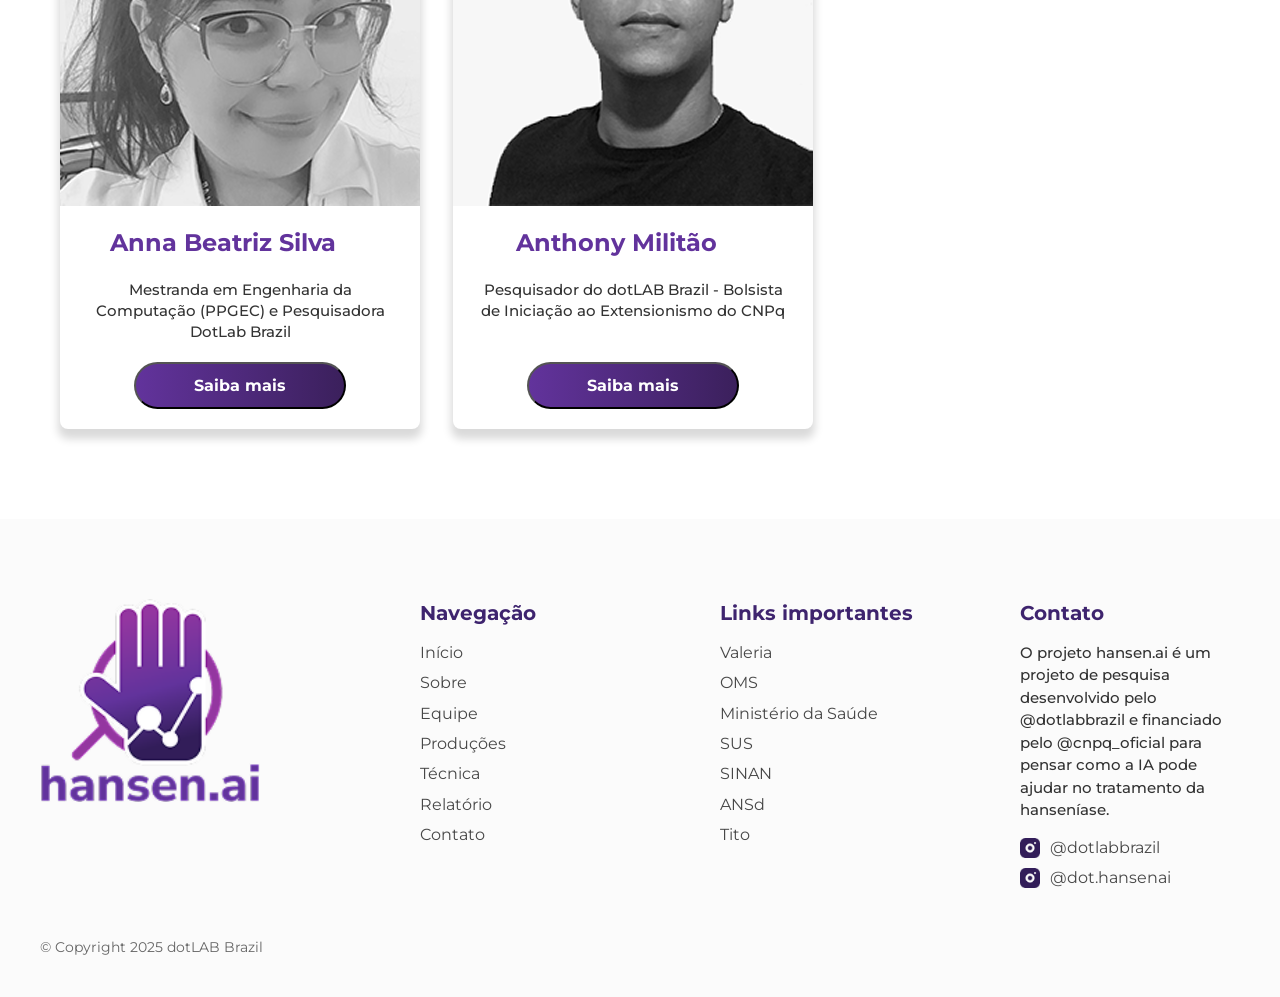
==== commit 81df8ae6: "adicionando modal e lattes" ====
--- a/pages/equipe.html
+++ b/pages/equipe.html
@@ -44,7 +44,9 @@
           </li>
 
           <li>
-            <a href="https://www.instagram.com/dot.hansenai/" data-i18n="menu_contact"
+            <a
+              href="https://www.instagram.com/dot.hansenai/"
+              data-i18n="menu_contact"
               >Contato</a
             >
           </li>
@@ -76,300 +78,687 @@
         <ul class="equipe-hansen">
           <li>
             <img src="../img/equipe/patricia.png" alt="" />
-            <h2>Patricia Takako Endo</h2>
-            <p data-i18n="equi_descri_1">Professora livre-docente da UPE e coordenadora do projeto</p>
-
-            <div class="equipe-button">
-              <a href="https://www.linkedin.com/in/patricia-takako-endo-8bba69226/">
-                <button data-i18n="etapas_button">Saiba mais</button>
-              </a>
+
+            <div class="nome-container">
+              <h2>Patricia Takako Endo</h2>
+
+              <a
+                class="lattes"
+                target="_blank"
+                href="http://lattes.cnpq.br/5055727404635243"
+              >
+                <img src="../img/icon/lattes.svg" alt="Lattes" />
+              </a>
+            </div>
+
+            <p data-i18n="equi_descri_1">
+              Professora livre-docente da UPE e coordenadora do projeto
+            </p>
+
+            <div class="equipe-button">
+              <button
+                class="btn-saiba-mais"
+                data-id="patricia"
+                data-i18n="etapas_button"
+              >
+                Saiba mais
+              </button>
             </div>
           </li>
 
           <li>
             <img src="../img/equipe/danielle.png" alt="" />
-            <h2>Danielle Moura</h2>
-            <p data-i18n="equi_descri_2">Professora Da Universidade De Pernambuco</p>
-
-            <div class="equipe-button">
-              <a href="https://www.linkedin.com/in/danielletmoura/">
-                <button data-i18n="etapas_button">Saiba mais</button>
-              </a>
+
+            <div class="nome-container">
+              <h2>Danielle Moura</h2>
+
+              <a
+                class="lattes"
+                target="_blank"
+                href="http://lattes.cnpq.br/4816181141625565"
+              >
+                <img src="../img/icon/lattes.svg" alt="Lattes" />
+              </a>
+            </div>
+
+            <p data-i18n="equi_descri_2">
+              Professora Da Universidade De Pernambuco
+            </p>
+
+            <div class="equipe-button">
+              <button
+                class="btn-saiba-mais"
+                data-id="danielle"
+                data-i18n="etapas_button"
+              >
+                Saiba mais
+              </button>
             </div>
           </li>
 
           <li>
             <img src="../img/equipe/theo.png" alt="" />
+
             <h2>Theo Lynn</h2>
+
             <p data-i18n="equi_descri_3">
               Full Professor of Digital Business at Dublin City University -
               Business School
             </p>
 
             <div class="equipe-button">
-              <a href="https://www.linkedin.com/in/theolynn/">
-                <button data-i18n="etapas_button">Saiba mais</button>
-              </a>
+              <button
+                class="btn-saiba-mais"
+                data-id="theo"
+                data-i18n="etapas_button"
+              >
+                Saiba mais
+              </button>
             </div>
           </li>
 
           <li>
             <img src="../img/equipe/hilson.png" alt="" />
-            <h2>Hillson Gomes Vilar</h2>
-            <p data-i18n="equi_descri_4">Professor efetivo do Instituto Federal de Pernambuco</p>
-
-            <div class="equipe-button">
-              <a href="">
-                <button data-i18n="etapas_button">Saiba mais</button>
-              </a>
+
+            <div class="nome-container">
+              <h2>Hillson Gomes Vilar</h2>
+
+              <a
+                class="lattes"
+                target="_blank"
+                href="http://lattes.cnpq.br/1329499647057192"
+              >
+                <img src="../img/icon/lattes.svg" alt="Lattes" />
+              </a>
+            </div>
+
+            <p data-i18n="equi_descri_4">
+              Professor efetivo do Instituto Federal de Pernambuco
+            </p>
+
+            <div class="equipe-button">
+              <button
+                class="btn-saiba-mais"
+                data-id="hillson"
+                data-i18n="etapas_button"
+              >
+                Saiba mais
+              </button>
             </div>
           </li>
 
           <li>
             <img src="../img/equipe/raphael.png" alt="" />
-            <h2>Raphael Augusto</h2>
+
+            <div class="nome-container">
+              <h2>Raphael Augusto</h2>
+
+              <a
+                class="lattes"
+                target="_blank"
+                href=" http://lattes.cnpq.br/6919072366440708"
+              >
+                <img src="../img/icon/lattes.svg" alt="Lattes" />
+              </a>
+            </div>
+
             <p data-i18n="equi_descri_5">
               Professor da Universidade de Pernambuco, Pesquisador do dotLab
               Brazil
             </p>
 
             <div class="equipe-button">
-              <a href="https://www.linkedin.com/in/raphaeldourado/">
-                <button data-i18n="etapas_button">Saiba mais</button>
-              </a>
+              <button
+                class="btn-saiba-mais"
+                data-id="raphael"
+                data-i18n="etapas_button"
+              >
+                Saiba mais
+              </button>
             </div>
           </li>
 
           <li>
             <img src="../img/equipe/cleber.png" alt="" />
+
             <h2>Cleber Matos de Morais</h2>
-            <p data-i18n="equi_descri_6">Professor da Universidade Federal da Paraíba</p>
-
-            <div class="equipe-button">
-              <a href="">
-                <button data-i18n="etapas_button">Saiba mais</button>
-              </a>
+            <p data-i18n="equi_descri_6">
+              Professor da Universidade Federal da Paraíba
+            </p>
+
+            <div class="equipe-button">
+              <button
+                class="btn-saiba-mais"
+                data-id="cleber"
+                data-i18n="etapas_button"
+              >
+                Saiba mais
+              </button>
             </div>
           </li>
 
           <li>
             <img src="../img/equipe/elisson.png" alt="" />
-            <h2>Élisson da Silva Rocha</h2>
+
+            <div class="nome-container">
+              <h2>Élisson da Silva Rocha</h2>
+
+              <a
+                class="lattes"
+                target="_blank"
+                href="http://lattes.cnpq.br/3033535880538637"
+              >
+                <img src="../img/icon/lattes.svg" alt="Lattes" />
+              </a>
+            </div>
+
             <p data-i18n="equi_descri_7">
               Professor da Universidade de Pernambuco, Pesquisador do dotlab
               Brazil e Doutorando da UPE
             </p>
 
             <div class="equipe-button">
-              <a href="https://www.linkedin.com/in/elisson-rocha-64712b136/">
-                <button data-i18n="etapas_button">Saiba mais</button>
-              </a>
+              <button
+                class="btn-saiba-mais"
+                data-id="elisson"
+                data-i18n="etapas_button"
+              >
+                Saiba mais
+              </button>
             </div>
           </li>
 
           <li>
             <img src="../img/equipe/kayo.png" alt="" />
-            <h2>Kayo Henrique</h2>
+
+            <div class="nome-container">
+              <h2>Kayo Henrique</h2>
+
+              <a
+                class="lattes"
+                target="_blank"
+                href="http://lattes.cnpq.br/3470104535983107"
+              >
+                <img src="../img/icon/lattes.svg" alt="Lattes" />
+              </a>
+            </div>
+
             <p data-i18n="equi_descri_8">
               Pesquisador do dotlab Brazil, Professor do Centro Universitário
               Unifavip Wyden
             </p>
 
             <div class="equipe-button">
-              <a href="https://www.linkedin.com/in/kayo-monteiro-06266814a/">
-                <button data-i18n="etapas_button">Saiba mais</button>
-              </a>
+              <button
+                class="btn-saiba-mais"
+                data-id="kayo"
+                data-i18n="etapas_button"
+              >
+                Saiba mais
+              </button>
             </div>
           </li>
 
           <li>
             <img src="../img/equipe/bernardo.png" alt="" />
-            <h2>Bernardo Queiroz</h2>
+
+            <div class="nome-container">
+              <h2>Bernardo Queiroz</h2>
+
+              <a
+                class="lattes"
+                target="_blank"
+                href="http://lattes.cnpq.br/8956816215942693"
+              >
+                <img src="../img/icon/lattes.svg" alt="Lattes" />
+              </a>
+            </div>
+
             <p data-i18n="equi_descri_9">
               Professor da Universidade Anhembi Morumbi (SP), Divulgador
               Científico do Projeto hansen.ai
             </p>
 
             <div class="equipe-button">
-              <a href="">
-                <button data-i18n="etapas_button">Saiba mais</button>
-              </a>
+              <button
+                class="btn-saiba-mais"
+                data-id="bernardo"
+                data-i18n="etapas_button"
+              >
+                Saiba mais
+              </button>
             </div>
           </li>
 
           <li>
             <img src="../img/equipe/sebastiao.png" alt="" />
-            <h2>Sebastião Rogério</h2>
+
+            <div class="nome-container">
+              <h2>Sebastião Rogério</h2>
+
+              <a
+                class="lattes"
+                target="_blank"
+                href="http://lattes.cnpq.br/5589837708731892"
+              >
+                <img src="../img/icon/lattes.svg" alt="Lattes" />
+              </a>
+            </div>
+
             <p data-i18n="equi_descri_10">Pesquisador do dotlab Brazil</p>
 
             <div class="equipe-button">
-              <a href="https://www.linkedin.com/in/sebasti%C3%A3o-rog%C3%A9rio-ph-d-aa528533/">
-                <button data-i18n="etapas_button">Saiba mais</button>
-              </a>
+              <button
+                class="btn-saiba-mais"
+                data-id="sebastiao"
+                data-i18n="etapas_button"
+              >
+                Saiba mais
+              </button>
+            </div>
+          </li>
+
+          <li>
+            <img src="../img/equipe/gabriel.png" alt="" />
+
+            <div class="nome-container">
+              <h2>Gabriel Ferreira Masson</h2>
+
+              <a
+                class="lattes"
+                target="_blank"
+                href="http://lattes.cnpq.br/3179505708949731"
+              >
+                <img src="../img/icon/lattes.svg" alt="Lattes" />
+              </a>
+            </div>
+
+            <p data-i18n="equi_descri_13">
+              Mestrando em Engenharia da Computação (PPGEC) e Pesquisador do
+              dotLAB Brazil
+            </p>
+
+            <div class="equipe-button">
+              <button
+                class="btn-saiba-mais"
+                data-id="gabriel"
+                data-i18n="etapas_button"
+              >
+                Saiba mais
+              </button>
+            </div>
+          </li>
+
+          <li>
+            <img src="../img/equipe/italan.png" alt="" />
+
+            <div class="nome-container">
+              <h2>Italan Alex Santos</h2>
+
+              <a
+                class="lattes"
+                target="_blank"
+                href="http://lattes.cnpq.br/5780860492459397"
+              >
+                <img src="../img/icon/lattes.svg" alt="Lattes" />
+              </a>
+            </div>
+
+            <p data-i18n="equi_descri_14">
+              Graduando em Sistema de Informação e estudante de Iniciação
+              Científica
+            </p>
+
+            <div class="equipe-button">
+              <button
+                class="btn-saiba-mais"
+                data-id="italan"
+                data-i18n="etapas_button"
+              >
+                Saiba mais
+              </button>
+            </div>
+          </li>
+
+          <li>
+            <img src="../img/equipe/thulio.png" alt="" />
+
+            <div class="nome-container">
+              <h2>Thulio Aleixo Bezerra</h2>
+
+              <a
+                class="lattes"
+                target="_blank"
+                href="http://lattes.cnpq.br/3939207591647049"
+              >
+                <img src="../img/icon/lattes.svg" alt="Lattes" />
+              </a>
+            </div>
+
+            <p data-i18n="equi_descri_15">Graduando em Sistema de Informação</p>
+
+            <div class="equipe-button">
+              <button
+                class="btn-saiba-mais"
+                data-id="thulio"
+                data-i18n="etapas_button"
+              >
+                Saiba mais
+              </button>
+            </div>
+          </li>
+
+          <li>
+            <img src="../img/equipe/gilmar.png" alt="" />
+
+            <div class="nome-container">
+              <h2>Gilmar Gonçalves</h2>
+
+              <a
+                class="lattes"
+                target="_blank"
+                href="http://lattes.cnpq.br/3706711468701771"
+              >
+                <img src="../img/icon/lattes.svg" alt="Lattes" />
+              </a>
+            </div>
+
+            <p data-i18n="equi_descri_16">
+              Pós-doutorando especialista no desenvolvimento de hardware
+            </p>
+
+            <div class="equipe-button">
+              <button
+                class="btn-saiba-mais"
+                data-id="gilmar"
+                data-i18n="etapas_button"
+              >
+                Saiba mais
+              </button>
+            </div>
+          </li>
+
+          <li>
+            <img src="../img/equipe/barbara.png" alt="" />
+
+            <div class="nome-container">
+              <h2>Barbara de Queiroz</h2>
+
+              <a
+                class="lattes"
+                target="_blank"
+                href="http://lattes.cnpq.br/8568131088050467"
+              >
+                <img src="../img/icon/lattes.svg" alt="Lattes" />
+              </a>
+            </div>
+
+            <p data-i18n="equi_descri_17">Pesquisadora DotLab Brazil</p>
+
+            <div class="equipe-button">
+              <button
+                class="btn-saiba-mais"
+                data-id="barbara"
+                data-i18n="etapas_button"
+              >
+                Saiba mais
+              </button>
+            </div>
+          </li>
+
+          <li>
+            <img src="../img/equipe/eduarda.png" alt="" />
+
+            <div class="nome-container">
+              <h2>Maria Eduarda Ferro</h2>
+
+              <a
+                class="lattes"
+                target="_blank"
+                href="http://lattes.cnpq.br/7907018133765041"
+              >
+                <img src="../img/icon/lattes.svg" alt="Lattes" />
+              </a>
+            </div>
+
+            <p data-i18n="equi_descri_17">Pesquisadora DotLab Brazil</p>
+
+            <div class="equipe-button">
+              <button
+                class="btn-saiba-mais"
+                data-id="eduarda"
+                data-i18n="etapas_button"
+              >
+                Saiba mais
+              </button>
+            </div>
+          </li>
+
+          <li>
+            <img src="../img/equipe/hebert.png" alt="" />
+
+            <div class="nome-container">
+              <h2>Hebert Humberto</h2>
+
+              <a
+                class="lattes"
+                target="_blank"
+                href="http://lattes.cnpq.br/3588310990671604"
+              >
+                <img src="../img/icon/lattes.svg" alt="Lattes" />
+              </a>
+            </div>
+
+            <p data-i18n="equi_descri_18">
+              Graduando em Enfermagem - FENSG/UPE
+            </p>
+
+            <div class="equipe-button">
+              <button
+                class="btn-saiba-mais"
+                data-id="hebert"
+                data-i18n="etapas_button"
+              >
+                Saiba mais
+              </button>
+            </div>
+          </li>
+
+          <li>
+            <img src="../img/equipe/joao.png" alt="" />
+
+            <div class="nome-container">
+              <h2>João Victor Medeiros</h2>
+
+              <a
+                class="lattes"
+                target="_blank"
+                href="http://lattes.cnpq.br/4892847626079628"
+              >
+                <img src="../img/icon/lattes.svg" alt="Lattes" />
+              </a>
+            </div>
+
+            <p data-i18n="equi_descri_15">Graduando em Sistema de Informação</p>
+
+            <div class="equipe-button">
+              <button
+                class="btn-saiba-mais"
+                data-id="joao"
+                data-i18n="etapas_button"
+              >
+                Saiba mais
+              </button>
+            </div>
+          </li>
+
+          <li>
+            <img src="../img/equipe/camila.png" alt="" />
+
+            <div class="nome-container">
+              <h2>Camila Jullyane</h2>
+
+              <a
+                class="lattes"
+                target="_blank"
+                href="http://lattes.cnpq.br/3072106400412059"
+              >
+                <img src="../img/icon/lattes.svg" alt="Lattes" />
+              </a>
+            </div>
+
+            <p data-i18n="equi_descri_19">
+              Graduanda em Sistemas de Informação
+            </p>
+
+            <div class="equipe-button">
+              <button
+                class="btn-saiba-mais"
+                data-id="camila"
+                data-i18n="etapas_button"
+              >
+                Saiba mais
+              </button>
+            </div>
+          </li>
+
+          <li>
+            <img src="../img/equipe/aymee.png" alt="" />
+
+            <div class="nome-container">
+              <h2>Aymée Medeiros</h2>
+
+              <a
+                class="lattes"
+                target="_blank"
+                href="http://lattes.cnpq.br/7548380987689967"
+              >
+                <img src="../img/icon/lattes.svg" alt="Lattes" />
+              </a>
+            </div>
+
+            <p data-i18n="equi_descri_20">
+              Coordenadora de Pesquisas na Fundação NHR Brasil, Pesquisadora
+              convidada do dotLAB Brazil
+            </p>
+
+            <div class="equipe-button">
+              <button
+                class="btn-saiba-mais"
+                data-id="aymee"
+                data-i18n="etapas_button"
+              >
+                Saiba mais
+              </button>
+            </div>
+          </li>
+
+          <li>
+            <img src="../img/equipe/Augusto.jpeg" alt="" />
+
+            <div class="nome-container">
+              <h2>Luis Augusto Morais</h2>
+
+              <a
+                class="lattes"
+                target="_blank"
+                href="https://lattes.cnpq.br/0553939254984439"
+              >
+                <img src="../img/icon/lattes.svg" alt="Lattes" />
+              </a>
+            </div>
+
+            <p data-i18n="equi_descri_21">
+              Graduado em Ciência da Computação, mestrando em Engenharia da
+              Computação pelo PPGEC-UPE
+            </p>
+
+            <div class="equipe-button">
+              <button
+                class="btn-saiba-mais"
+                data-id="luis"
+                data-i18n="etapas_button"
+              >
+                Saiba mais
+              </button>
             </div>
           </li>
 
           <li>
             <img src="../img/equipe/anna.png" alt="" />
-            <h2>Anna Beatriz Silva</h2>
+
+            <div class="nome-container">
+              <h2>Anna Beatriz Silva</h2>
+
+              <a
+                class="lattes"
+                target="_blank"
+                href="http://lattes.cnpq.br/5554282362709611"
+              >
+                <img src="../img/icon/lattes.svg" alt="Lattes" />
+              </a>
+            </div>
+
             <p data-i18n="equi_descri_11">
               Mestranda em Engenharia da Computação (PPGEC) e Pesquisadora
               DotLab Brazil
             </p>
 
             <div class="equipe-button">
-              <a href="https://www.linkedin.com/in/anna-beatriz-silva-7b0246251/">
-                <button data-i18n="etapas_button">Saiba mais</button>
-              </a>
+              <button
+                class="btn-saiba-mais"
+                data-id="anna"
+                data-i18n="etapas_button"
+              >
+                Saiba mais
+              </button>
             </div>
           </li>
 
           <li>
             <img src="../img/equipe/anthony.png" alt="" />
-            <h2>Anthony Militão</h2>
+
+            <div class="nome-container">
+              <h2>Anthony Militão</h2>
+
+              <a
+                class="lattes"
+                target="_blank"
+                href="http://lattes.cnpq.br/4623603006077736"
+              >
+                <img src="../img/icon/lattes.svg" alt="Lattes" />
+              </a>
+            </div>
+
             <p data-i18n="equi_descri_12">
               Pesquisador do dotLAB Brazil - Bolsista de Iniciação ao
               Extensionismo do CNPq
             </p>
 
             <div class="equipe-button">
-              <a href="https://www.linkedin.com/in/anthony-alexandre-28aa22211/">
-                <button data-i18n="etapas_button">Saiba mais</button>
-              </a>
-            </div>
-          </li>
-
-          <li>
-            <img src="../img/equipe/gabriel.png" alt="" />
-            <h2>Gabriel Ferreira Masson</h2>
-            <p data-i18n="equi_descri_13">
-              Mestrando em Engenharia da Computação (PPGEC) e Pesquisador do
-              dotLAB Brazil
-            </p>
-
-            <div class="equipe-button">
-              <a href="https://www.linkedin.com/in/gabriel-ferreira-masson/">
-                <button data-i18n="etapas_button">Saiba mais</button>
-              </a>
-            </div>
-          </li>
-
-          <li>
-            <img src="../img/equipe/italan.png" alt="" />
-            <h2>Italan Alex Santos</h2>
-            <p data-i18n="equi_descri_14">
-              Graduando em Sistema de Informação e estudante de Iniciação
-              Científica
-            </p>
-
-            <div class="equipe-button">
-              <a href="">
-                <button data-i18n="etapas_button">Saiba mais</button>
-              </a>
-            </div>
-          </li>
-
-          <li>
-            <img src="../img/equipe/thulio.png" alt="" />
-            <h2>Thulio Aleixo Bezerra</h2>
-            <p data-i18n="equi_descri_15">Graduando em Sistema de Informação</p>
-
-            <div class="equipe-button">
-              <a href="https://www.linkedin.com/in/thulio-aleixo-51a4102a0/">
-                <button data-i18n="etapas_button">Saiba mais</button>
-              </a>
-            </div>
-          </li>
-
-          <li>
-            <img src="../img/equipe/gilmar.png" alt="" />
-            <h2>Gilmar Gonçalves</h2>
-            <p data-i18n="equi_descri_16">Pós-doutorando especialista no desenvolvimento de hardware</p>
-
-            <div class="equipe-button">
-              <a href="">
-                <button data-i18n="etapas_button">Saiba mais</button>
-              </a>
-            </div>
-          </li>
-
-          <li>
-            <img src="../img/equipe/barbara.png" alt="" />
-            <h2>Barbara de Queiroz</h2>
-            <p data-i18n="equi_descri_17">Pesquisadora DotLab Brazil</p>
-
-            <div class="equipe-button">
-              <a href="">
-                <button data-i18n="etapas_button">Saiba mais</button>
-              </a>
-            </div>
-          </li>
-
-          <li>
-            <img src="../img/equipe/eduarda.png" alt="" />
-            <h2>Maria Eduarda Ferro</h2>
-            <p data-i18n="equi_descri_17">Pesquisadora DotLab Brazil</p>
-
-            <div class="equipe-button">
-              <a href="https://www.linkedin.com/in/ferroeduarda/">
-                <button data-i18n="etapas_button">Saiba mais</button>
-              </a>
-            </div>
-          </li>
-
-          <li>
-            <img src="../img/equipe/hebert.png" alt="" />
-            <h2>Hebert Humberto</h2>
-            <p data-i18n="equi_descri_18">Graduando em Enfermagem - FENSG/UPE</p>
-
-            <div class="equipe-button">
-              <a href="">
-                <button data-i18n="etapas_button">Saiba mais</button>
-              </a>
-            </div>
-          </li>
-
-          <li>
-            <img src="../img/equipe/joao.png" alt="" />
-            <h2>João Victor Medeiros</h2>
-            <p data-i18n="equi_descri_15">Graduando em Sistema de Informação</p>
-
-            <div class="equipe-button">
-              <a href="">
-                <button data-i18n="etapas_button">Saiba mais</button>
-              </a>
-            </div>
-          </li>
-
-          <li>
-            <img src="../img/equipe/camila.png" alt="" />
-            <h2>Camila Jullyane</h2>
-            <p data-i18n="equi_descri_19">Graduanda em Sistemas de Informação</p>
-
-            <div class="equipe-button">
-              <a href="">
-                <button data-i18n="etapas_button">Saiba mais</button>
-              </a>
-            </div>
-          </li>
-
-          <li>
-            <img src="../img/equipe/aymee.png" alt="" />
-            <h2>Aymée Medeiros</h2>
-            <p data-i18n="equi_descri_20">
-              Coordenadora de Pesquisas na Fundação NHR Brasil, Pesquisadora
-              convidada do dotLAB Brazil
-            </p>
-
-            <div class="equipe-button">
-              <a href="">
-                <button data-i18n="etapas_button">Saiba mais</button>
-              </a>
+              <button
+                class="btn-saiba-mais"
+                data-id="anthony"
+                data-i18n="etapas_button"
+              >
+                Saiba mais
+              </button>
             </div>
           </li>
         </ul>
       </div>
     </main>
+
+    <!-- MODAL -->
+    <div id="modal" class="modal">
+      <div class="modal-content">
+        <span class="close">&times;</span>
+
+        <img id="modal-img" src="" alt="" />
+        <h2 id="modal-nome"></h2>
+        <p id="modal-desc"></p>
+      </div>
+    </div>
 
     <!--========== footer ==========-->
     <footer class="footer-container">
@@ -388,14 +777,24 @@
               <a href="./producoes.html" data-i18n="menu_projects">Produções</a>
             </li>
             <li>
-              <a href="https://aws.amazon.com/pt/blogs/aws-brasil/a-computacao-na-aws-impulsionando-pesquisas-em-ia-na-saude/?fbclid=PAZXh0bgNhZW0CMTEAAafA_7ytEckhoVCX7P1R3JNnNEGpsGg_DFe1sIRshczC3dzw6Md9FDuIrNeYYg_aem_vPmEDXy8zvuxnB5iQS_2_Q" 
-                data-i18n="menu_tecnica">
+              <a
+                href="https://aws.amazon.com/pt/blogs/aws-brasil/a-computacao-na-aws-impulsionando-pesquisas-em-ia-na-saude/?fbclid=PAZXh0bgNhZW0CMTEAAafA_7ytEckhoVCX7P1R3JNnNEGpsGg_DFe1sIRshczC3dzw6Md9FDuIrNeYYg_aem_vPmEDXy8zvuxnB5iQS_2_Q"
+                data-i18n="menu_tecnica"
+              >
                 Técnica
               </a>
             </li>
-            <li><a href="../docs/Relatório-Hansen-2024.1.pdf" data-i18n="menu_relatorio">Relatório</a></li>
             <li>
-              <a href="https://www.instagram.com/dot.hansenai/" data-i18n="menu_contact"
+              <a
+                href="../docs/Relatório-Hansen-2024.1.pdf"
+                data-i18n="menu_relatorio"
+                >Relatório</a
+              >
+            </li>
+            <li>
+              <a
+                href="https://www.instagram.com/dot.hansenai/"
+                data-i18n="menu_contact"
                 >Contato</a
               >
             </li>
@@ -451,6 +850,7 @@
     </footer>
 
     <script src="../js/index.js"></script>
+    <script src="../js/modal.js"></script>
     <script src="../js/lenguage.js"></script>
   </body>
 </html>
